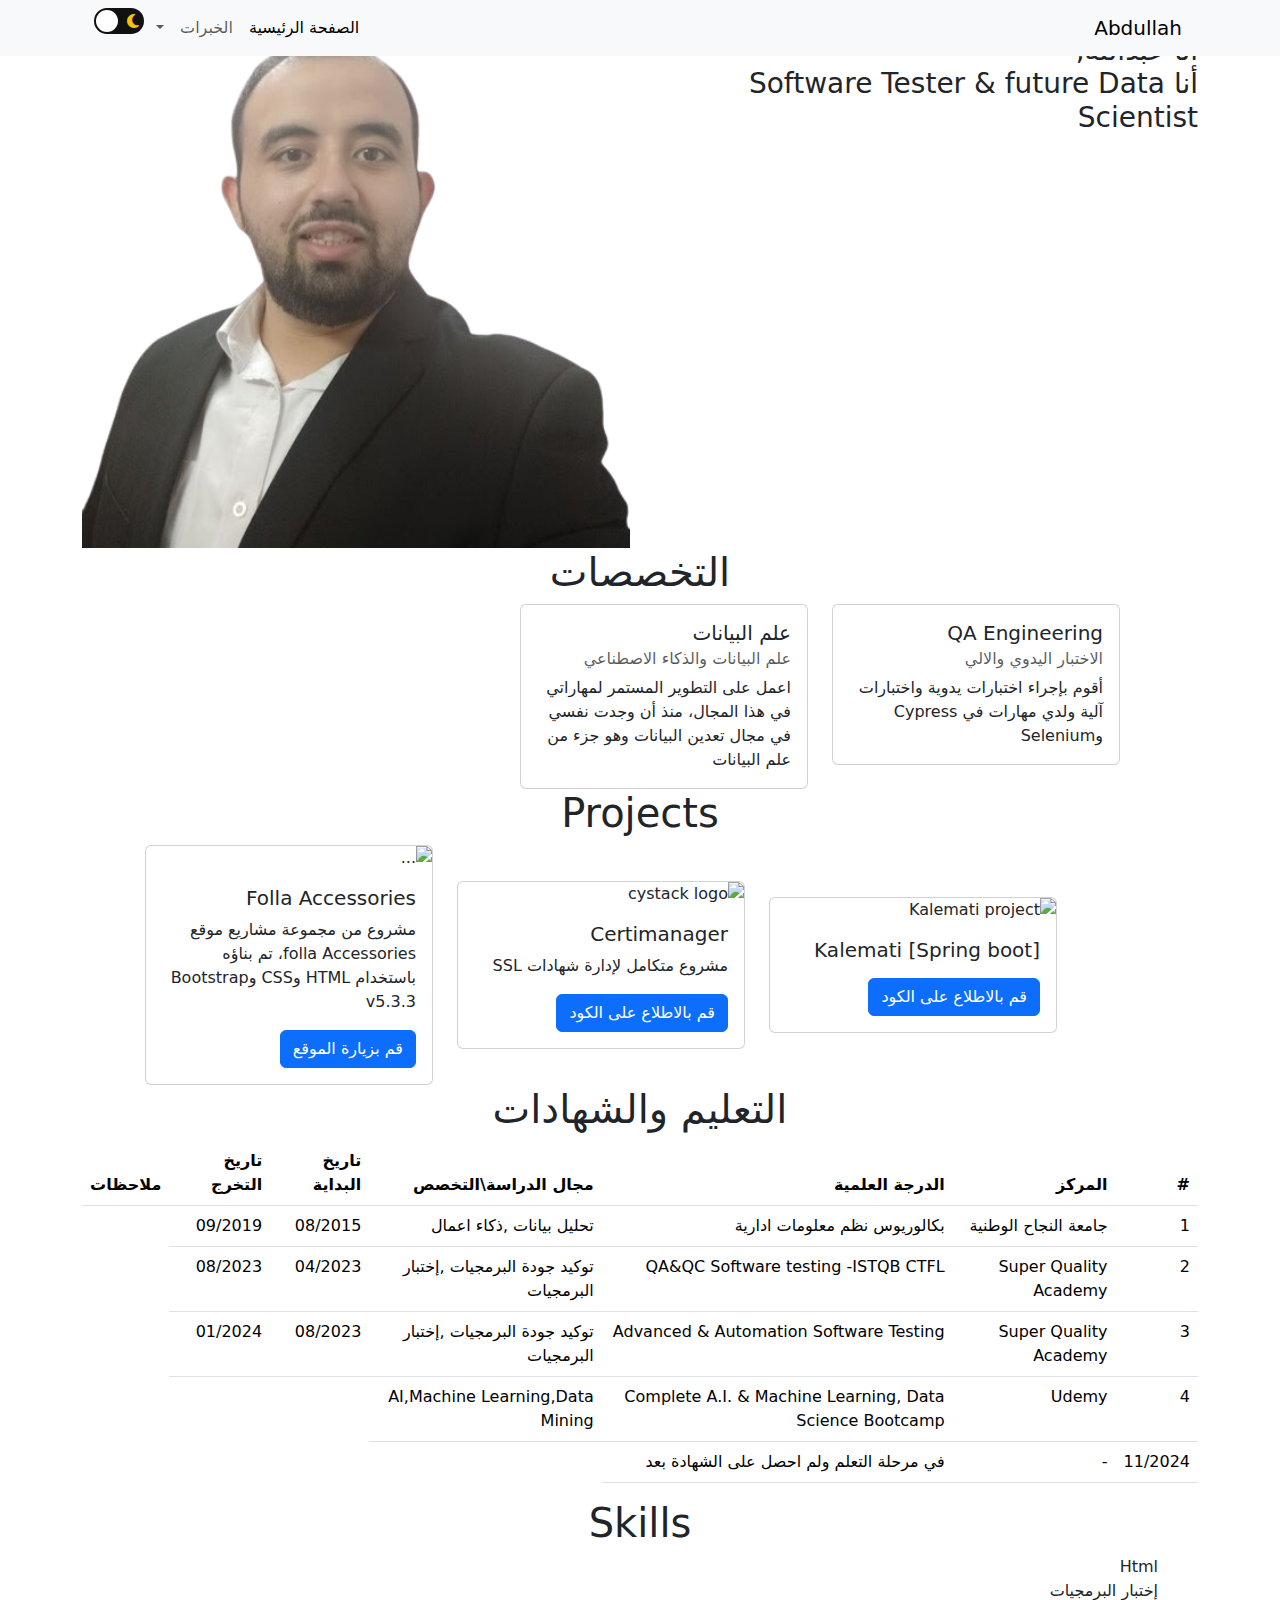
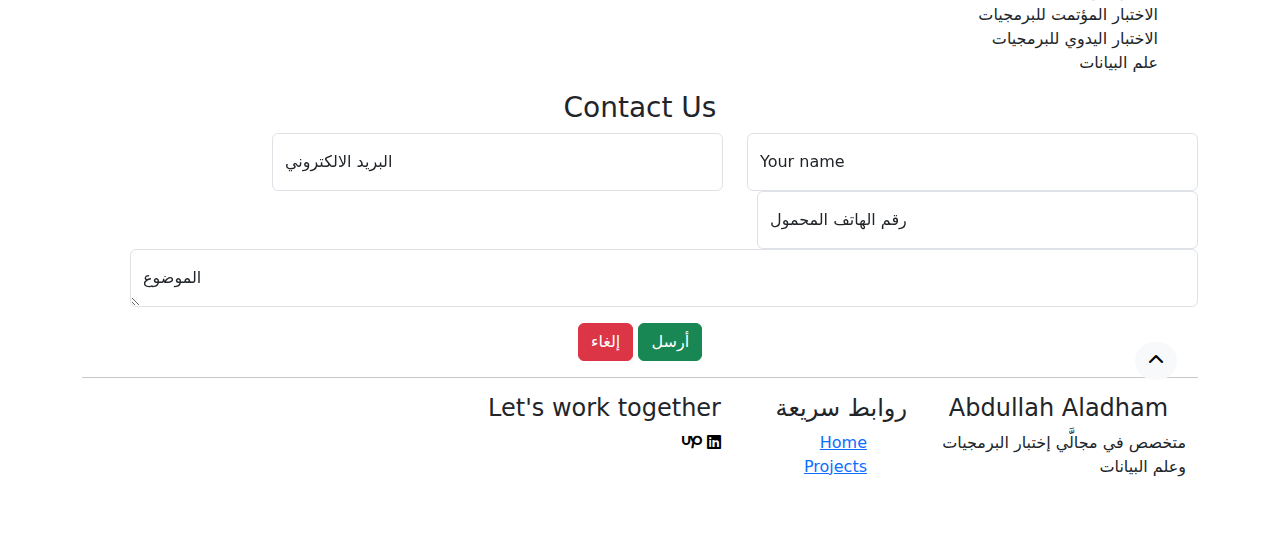
==== ar/index.html @ 6b7203df "added dark mode" ====
<!DOCTYPE html>
<html lang="ar"  id="htmlPage">
<head>
    <meta charset="UTF-8">
    <meta name="viewport" content="width=device-width, initial-scale=1.0">
    <link href="https://cdn.jsdelivr.net/npm/bootstrap@5.3.3/dist/css/bootstrap.min.css" rel="stylesheet" integrity="sha384-QWTKZyjpPEjISv5WaRU9OFeRpok6YctnYmDr5pNlyT2bRjXh0JMhjY6hW+ALEwIH" crossorigin="anonymous">
    <script src="https://cdn.jsdelivr.net/npm/bootstrap@5.3.3/dist/js/bootstrap.bundle.min.js" integrity="sha384-YvpcrYf0tY3lHB60NNkmXc5s9fDVZLESaAA55NDzOxhy9GkcIdslK1eN7N6jIeHz" crossorigin="anonymous"></script>
    <!-- <link rel="stylesheet" href="style/css/all.min.css"> -->
     <!-- <link rel="stylesheet" href="style/css/all.min.css"> -->
     <!-- <link rel="stylesheet" href="https://cdnjs.cloudflare.com/ajax/libs/font-awesome/4.7.0/css/font-awesome.min.css"> -->
<!-- <link rel="stylesheet" href="style/fontawesome-free-6.7.2-web/css/all.min.css"> -->
<link rel="stylesheet" href="https://cdnjs.cloudflare.com/ajax/libs/font-awesome/6.7.2/css/all.min.css" integrity="sha512-Evv84Mr4kqVGRNSgIGL/F/aIDqQb7xQ2vcrdIwxfjThSH8CSR7PBEakCr51Ck+w+/U6swU2Im1vVX0SVk9ABhg==" crossorigin="anonymous" referrerpolicy="no-referrer" />
<!--fonts from google-->
<link rel="preconnect" href="https://fonts.googleapis.com">
<link rel="preconnect" href="https://fonts.gstatic.com" crossorigin>
<link href="https://fonts.googleapis.com/css2?family=Montserrat:ital,wght@0,100..900;1,100..900&display=swap" rel="stylesheet">
   <link rel="stylesheet" href="style/style.css">
<title>Abdullah Aladham | Main Page</title>
</head>
<body id="body">
    <header>
        <nav class="navbar navbar-expand-lg fixed-top navbar-light bg-light" id="navbar" >
            <div class="container d-flex flex-row bd-highlight">
              
            <a class="navbar-brand" href="index.html" id="logo">Abdullah</a>
            
            <button 
            class="navbar-toggler" 
            type="button" 
            data-bs-toggle="collapse" 
            data-bs-target="#main-menu" 
            aria-controls="main-menu" 
            aria-expanded="false" 
            aria-label="Toggle navigation">
              <span class="navbar-toggler-icon"></span>
            </button>
            <div class="container">
              
              
                <ul class="navbar-nav ms-10 mb-2 mb-lg-0 justify-content-end">
                    <a class="navbar-brand"></a>
                  <li class="nav-item">
                    <a class="nav-link active" aria-current="page" href="index.html">الصفحة الرئيسية</a>
                  </li>
                  <li class="nav-item">
                    <a class="nav-link" href="#">الخبرات</a>
                  </li>
                  <li class="nav-item dropdown">
                    <a class="nav-link dropdown-toggle" 
                    href="#" 
                    role="button"
                     data-bs-toggle="dropdown"
                      aria-expanded="false">
                      <i class="fa-light fa-chevron-down"></i>
                     </a>
                    <ul class="dropdown-menu dropdown-menu-lg-start">
                      <li><a class="dropdown-item " href="#"><i class="fa-solid fa-layer-group"></i><span class="p-1">المشاريع</span></a></li>
                      <li><a class="dropdown-item" href="#Contactus"><i class="fa-solid fa-phone"></i> <span class="p-2">اتصل بنا</span></a></li>
                      <li><hr class="dropdown-divider"></li>
                      <li ><a  class="dropdown-item" href="../index.html">EN</a></li>
                      <li><hr class="dropdown-divider"></li>
                      <li><a class="dropdown-item" href="Notifications/Notifications.html">  <span id="icon">🌙 <span>Dark Theme</span><span class="visually-hidden">الوضع الليلي</span></span></a></li>
                      <li><hr class="dropdown-divider"></li>
                      <li ><a  class="dropdown-item" href="../old/ar/index.html">النسخة القديمة</a></li>
                    </ul>
                  </li>
                 <li><input type="checkbox" class="checkbox" id="checkbox">
                  <label for="checkbox" class="checkbox-label">
                    <i class="fas fa-moon"></i>
                    <i class="fas fa-sun"></i>
                    <span class="ball"></span>
                  </label></li>
                 
                </ul>
                
              </div>
            </div>
               
            </nav>
    </header>
<section id="main-section">

<div class="container container-fluid  d-flex">
        <h3>أهلا بك في معرض أعمالي <br>أنا عبدالله,<br> أنا Software Tester & future Data Scientist </h3>
    

    
    <img src="../images/background.png" alt="abdullah-Aladham" id="main-img" class="float-start w-50">
    <div></div>

</div>
 
</section>
<section id="majors">
    <h1 class="text-center"> التخصصات</h1>
<div class="container container-fluid container d-flex">
<div class="row">
    <div class="col col-md-3 mx-auto">
        <div class="card" style="width: 18rem;">
            <div class="card-body">
              <h5 class="card-title">QA Engineering</h5>
              <h6 class="card-subtitle mb-2 text-muted">الاختبار اليدوي والالي</h6>
              <p class="card-text">أقوم بإجراء اختبارات يدوية واختبارات آلية ولدي مهارات في Cypress وSelenium </p>
              
            </div>
          </div>
    </div>
    <!-- <div class="col col-md-3 col-sm-2">
        <div class="card" style="width: 18rem;">
            <div class="card-body">
              <h5 class="card-title">Programming</h5>
              <h6 class="card-subtitle mb-2 text-muted"></h6>
              <p class="card-text">Since the p</p>
              <a href="#" class="card-link">Card link</a>
              <a href="#" class="card-link">Another link</a>
            </div>
          </div>
    </div> -->
    <div class="col col-sm-2 col-md-3 mx-auto">
        <div class="card" style="width: 18rem;">
            <div class="card-body">
              <h5 class="card-title">علم البيانات</h5>
              <h6 class="card-subtitle mb-2 text-muted">علم البيانات والذكاء الاصطناعي</h6>
              <p class="card-text">اعمل على التطوير المستمر لمهاراتي في هذا المجال، منذ أن وجدت نفسي في مجال تعدين البيانات وهو جزء من علم البيانات</p>
              
            </div>
          </div>
    </div>
</div>
</div>
</section>
<section id="projects">
    <h1 class="text-center">Projects</h1>
    <div class="container-fluid container d-flex">
    
    <div class="row    justify-content-center  mx-auto">
        <div class="col col-md-3 col-sm-3 m-auto ">
            <div class="card" style="width: 18rem;">
                <img src="old/images/kalemati.png" class="card-img-top" alt="Kalemati project">
                <div class="card-body">
                  <h5 class="card-title">Kalemati [Spring boot]</h5>
                  <p class="card-text"></p>
                  <a href="https://github.com/abdullah-aladham/kalemati2022" class="btn btn-primary" target="_blank">قم بالاطلاع على الكود</a>
                </div>
              </div>
        </div>
        <div class="col col-md-3 col-sm-3 m-auto"><div class="card" style="width: 18rem;">
            <img src="old/images/cystack.jpg" class="card-img-top" alt="cystack logo">
            <div class="card-body">
              <h5 class="card-title">Certimanager</h5>
              <p class="card-text">مشروع متكامل لإدارة شهادات SSL</p>
              <a href="https://github.com/abdullah-aladham/cy-certimanager" class="btn btn-primary">قم بالاطلاع على الكود</a>
            </div>
          </div></div>
        <div class="col col-sm-3 col-md-3 m-auto"><div class="card" style="width: 18rem;">
            <img src="old/images/Folla-frontend.png" class="card-img-top" alt="...">
            <div class="card-body">
              <h5 class="card-title">Folla Accessories</h5>
              <p class="card-text">مشروع من مجموعة مشاريع موقع folla Accessories، تم بناؤه باستخدام HTML وCSS وBootstrap v5.3.3</p>
              <a href="https://abdullah-aladham.github.io/folla-frontend/index.html" class="btn btn-primary">قم بزيارة الموقع</a>
            </div>
          </div></div>
       
        
    </div>
    </div>
</section>
<section id="Education">
    <h1 class="text-center">التعليم والشهادات</h1>
    <div class="container container-fluid container d-flex">
    <table class="table ">
        <thead>
            <th scope="col">
                #
            </th>
            <th scope="col">
                المركز
            </th>
            <th scope="col">الدرجة العلمية</th>
            <th scope="col">مجال الدراسة\التخصص</th>
            <th scope="col">تاريخ البداية</th>
            <th scope="col">تاريخ التخرج</th>
            <th scope="col">ملاحظات</th>
        </thead>
        <tbody>
            <tr>
                <td>1</td>
                <td>جامعة النجاح الوطنية</td>
                <td>بكالوريوس نظم معلومات ادارية</td>
                <td>تحليل بيانات ,ذكاء اعمال</td>
                <td>08/2015</td>
                <td>09/2019</td>
            </tr>
            <tr>
                <td>2</td>
                <td>Super Quality Academy</td>
                <td>QA&QC Software testing -ISTQB CTFL</td>
                <td>توكيد جودة البرمجيات ,إختبار البرمجيات</td>
                <td>04/2023</td>
                <td>08/2023</td>
            </tr>
            <tr>
                <td>3</td>
                <td>Super Quality Academy</td>
                <td>Advanced & Automation Software Testing</td>
                <td>توكيد جودة البرمجيات ,إختبار البرمجيات</td>
                <td>08/2023</td>
                <td>01/2024</td>
            </tr>
            <tr>
                <td>4</td>
                <td>Udemy</td>
                <td>Complete A.I. & Machine Learning, Data Science Bootcamp
                </td>
                <td>AI,Machine Learning,Data Mining</td>
            </tr>
            <td>11/2024</td>
            <td>-</td>
            <td>في مرحلة التعلم ولم احصل على الشهادة بعد</td>

        </tbody>
    </table>
</div>
</section>
<section id="skills">
    <h1 class="text-center">Skills</h1>
    <div class="container container-fluid">
        <ul class="list-unstyled">
            <li>
                Html
            </li>
            <li>إختبار البرمجيات</li>
            <li> الاختبار المؤتمت للبرمجيات</li>
            <li>الاختبار اليدوي للبرمجيات</li>
            <li>علم البيانات</li>
        </ul>
    </div>
</section>
<section class="contactus">
    <h3 class="text-center">Contact Us</h3>
    <div class="container d-flex justify-content-center">
      
      
        <form >
          <div class="row ">
          <div class="col-md-5">
        <div class="form-group form-floating">
          <input type="text" id="Name"class="form-control "  placeholder="ادخل اسمك" required>
          <label for="Name">Your name</label>
    
        </div>
    </div>
    <div class="col-md-5">
        <div class="form-group form-floating">
          
          <input type="email" class="form-control " id="Email" placeholder="ادخل البريد الالكتروني "required>
          <label for="Email">البريد الالكتروني</label>
        </div>
        </div>
        <div class="row">
        <div class="col-md-5 ">
        <div class="form-group form-floating ">
            <input type="text" class="form-control col-sm-2 col-form-label " id="Phone" placeholder="ادخل رقم الهاتف المحمول"required>
            <label for="Phone">رقم الهاتف المحمول</label>
    
          </div>
          </div>
          <div class="row ">
          <div class="col-md text-center">
          <div class="form-group form-floating mb-3">
            <textarea class="form-control "  rows="3" placeholder="ادخل النص هنا" id="Subject"></textarea>
            <label for="Subject" class="form-label">الموضوع</label>
    
          </div>
        </div>
        </div>
          </div>
          <div class="text-center">
        <button type="submit" class="btn btn-success btn-center">أرسل</button>
        <button type="reset"class="btn btn-danger btn-center">إلغاء</button>
        </div>
      </form>
    <footer>
        <hr>
        <div class="container">
         <div class="row">
             <div class="col-md-3">
                 <h4 class="text-center text-md ">Abdullah Aladham</h4>
                 <p id="about-us-subtitle" >متخصص في مجالَّي إختبار البرمجيات وعلم البيانات</p>
             </div>
             <div class="col-md-2"><h4>روابط سريعة</h4>
             <ul class="list-unstyled">
                 <li><a href="#about-us" id="footer-link">Home</a></li>
                 <li><a href="#projects"id="footer-link">Projects</a></li>
                 <!-- <li><a href="new-products.html"id="footer-link">المنتجات الجديدة</a></li> -->


             </ul>
        
 
                
             </div>
             <div class="col"><h4>Let's work together</h4>
                 <div  >
                     <a href="https://www.linkedin.com/in/abdullah-aladham/"id="footer-link" target="_blank"><i class="fa-brands fa-linkedin" style="color: #000000;"></i></a>
                     <!-- <a href="https://www.instagram.com/folla_accessories/"id="footer-link" target="_blank"><i class="fa-brands fa-instagram" style="color: #000000;"></i></a> -->
                     <a href="https://www.tiktok.com/@folla.accessories"id="footer-link" target="_blank"><i class="fa-brands fa-upwork" style="color: #000000;"></i></a>
                     <!-- <a href="https://t.me/folla_accessories"id="footer-link" target="_blank"><i class="fa-brands fa-telegram" style="color: #000000;"></i></a> -->
 
                 </div>
             </div>
         </div>
        </div>
        <a href="#top" class="btn btn-light  rounded-pill translate-middle  end-0 bottom-0 position-sticky" id="back-to-top"><i class="fa-solid fa-chevron-up"></i></a>

    </footer>
    <script src="js/index.js"></script>
</body>
</html>
---- ar/style/style.css ----
/* :root{ */
    /* --primary-color:#fdfffc;
    --secondary-color: #0d1b2a; */
    /* --primary-color:#0d1b2a;
    --secondary-color:#fdfffc; */
/* } */
body,*{
    /* color:var(--primary-color); */
    /* background-color: var(--secondary-color); */
    direction: rtl;
}
/* #icon{
    cursor: pointer;
} */

.checkbox{
    opacity: 0;
    position: absolute;
    display: none !important;
}
.checkbox-label{
    background-color: #111;
    width: 50px;
    height: 26px;
    border-radius: 50px;
    position: relative;
    padding:5px;
    display: flex;
    justify-content: space-between;
    align-items: center;
}
.fa-moon{color:#f1c40f}
.fa-sun{color:#f39c12}
.checkbox-label .ball{
background-color: #fff;
width: 22px;
height: 22px;
position: absolute;
left:2px;
top:2px;
border-radius: 50%;
transition: transform 0.2s linear;
}
.checkbox:checked + .checkbox-label .ball{
    transform: translateX(24px);
}
.checkbox{display: none;}
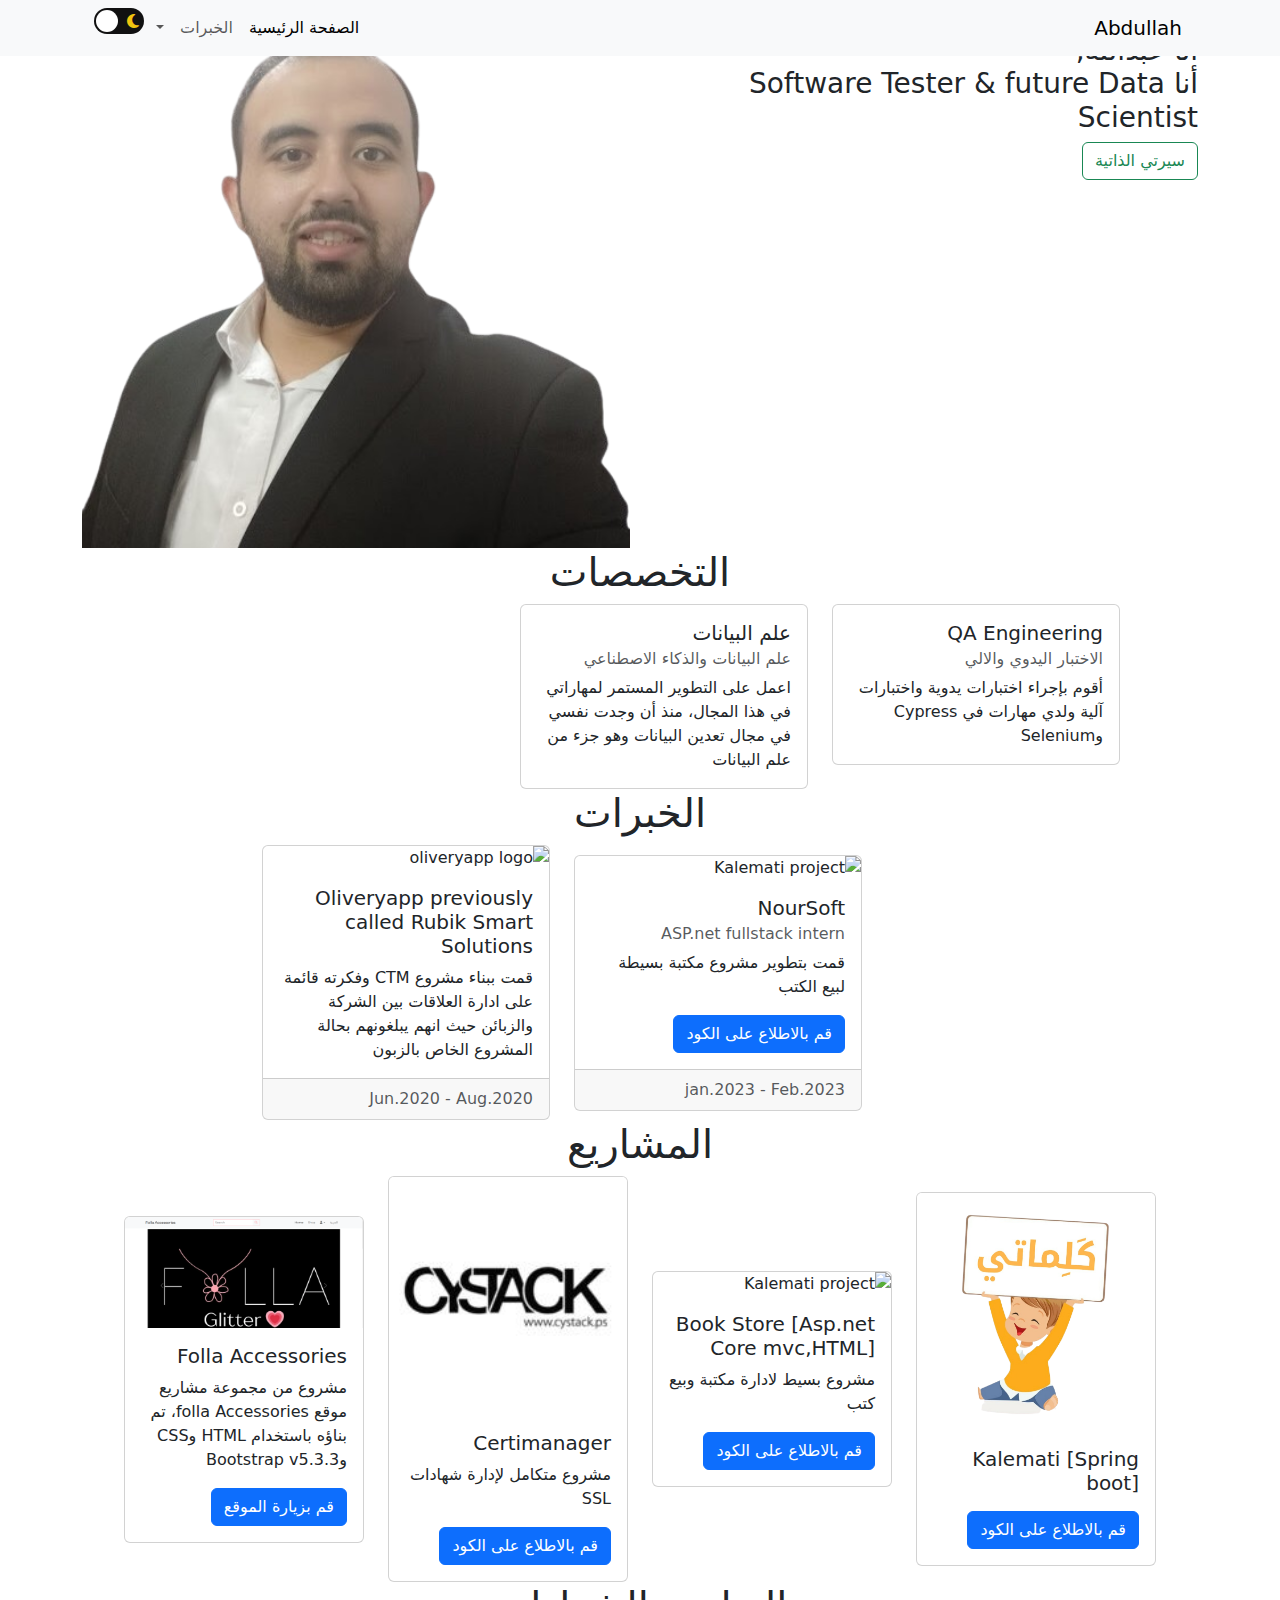
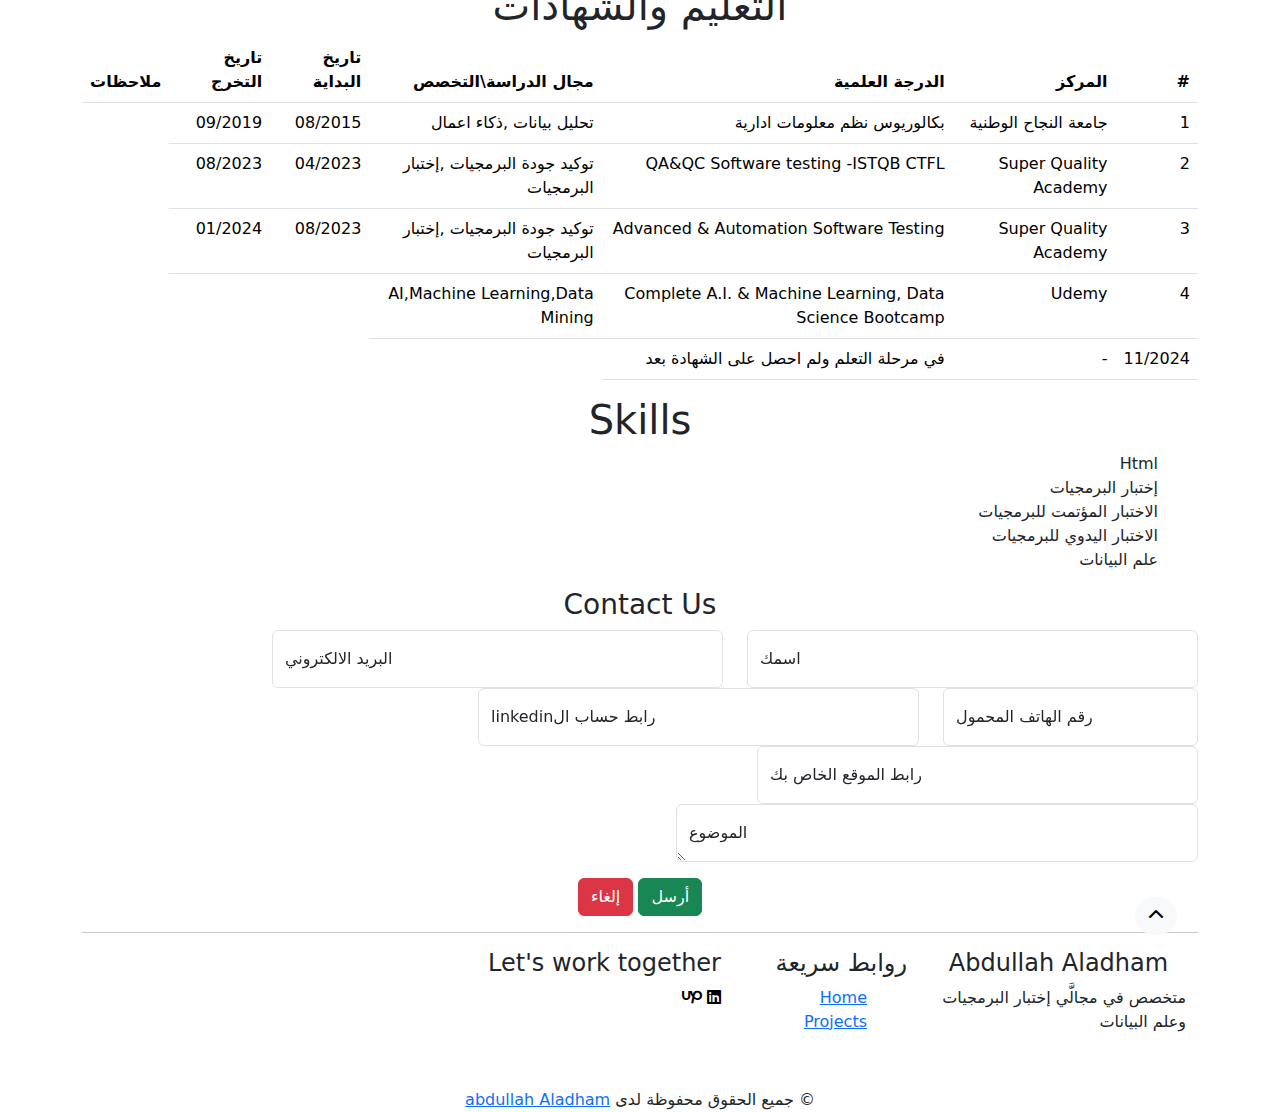
==== commit 66b04bdc: "added My CV button in all versions" ====
--- a/ar/index.html
+++ b/ar/index.html
@@ -2,6 +2,8 @@
 <html lang="ar"  id="htmlPage">
 <head>
     <meta charset="UTF-8">
+    <link rel="icon" type="image/x-icon" href="../images/background.ico">
+
     <meta name="viewport" content="width=device-width, initial-scale=1.0">
     <link href="https://cdn.jsdelivr.net/npm/bootstrap@5.3.3/dist/css/bootstrap.min.css" rel="stylesheet" integrity="sha384-QWTKZyjpPEjISv5WaRU9OFeRpok6YctnYmDr5pNlyT2bRjXh0JMhjY6hW+ALEwIH" crossorigin="anonymous">
     <script src="https://cdn.jsdelivr.net/npm/bootstrap@5.3.3/dist/js/bootstrap.bundle.min.js" integrity="sha384-YvpcrYf0tY3lHB60NNkmXc5s9fDVZLESaAA55NDzOxhy9GkcIdslK1eN7N6jIeHz" crossorigin="anonymous"></script>
@@ -43,7 +45,7 @@
                     <a class="nav-link active" aria-current="page" href="index.html">الصفحة الرئيسية</a>
                   </li>
                   <li class="nav-item">
-                    <a class="nav-link" href="#">الخبرات</a>
+                    <a class="nav-link" href="#experience">الخبرات</a>
                   </li>
                   <li class="nav-item dropdown">
                     <a class="nav-link dropdown-toggle" 
@@ -54,12 +56,10 @@
                       <i class="fa-light fa-chevron-down"></i>
                      </a>
                     <ul class="dropdown-menu dropdown-menu-lg-start">
-                      <li><a class="dropdown-item " href="#"><i class="fa-solid fa-layer-group"></i><span class="p-1">المشاريع</span></a></li>
+                      <li><a class="dropdown-item " href="#projects"><i class="fa-solid fa-layer-group"></i><span class="p-1">المشاريع</span></a></li>
                       <li><a class="dropdown-item" href="#Contactus"><i class="fa-solid fa-phone"></i> <span class="p-2">اتصل بنا</span></a></li>
                       <li><hr class="dropdown-divider"></li>
                       <li ><a  class="dropdown-item" href="../index.html">EN</a></li>
-                      <li><hr class="dropdown-divider"></li>
-                      <li><a class="dropdown-item" href="Notifications/Notifications.html">  <span id="icon">🌙 <span>Dark Theme</span><span class="visually-hidden">الوضع الليلي</span></span></a></li>
                       <li><hr class="dropdown-divider"></li>
                       <li ><a  class="dropdown-item" href="../old/ar/index.html">النسخة القديمة</a></li>
                     </ul>
@@ -80,16 +80,16 @@
     </header>
 <section id="main-section">
 
-<div class="container container-fluid  d-flex">
-        <h3>أهلا بك في معرض أعمالي <br>أنا عبدالله,<br> أنا Software Tester & future Data Scientist </h3>
-    
-
+<div class=" container container-fluid  d-flex">
+    
+       
+<div>
+  <h3>أهلا بك في معرض أعمالي <br>أنا عبدالله,<br> أنا <span id="major1">Software Tester & future Data Scientist</span> </h3>
+  <a class="button btn btn-outline-success" href="../files/Abdullah Aladham QA.pdf"> سيرتي الذاتية</a>
+</div>
     
     <img src="../images/background.png" alt="abdullah-Aladham" id="main-img" class="float-start w-50">
-    <div></div>
-
-</div>
- 
+</div>
 </section>
 <section id="majors">
     <h1 class="text-center"> التخصصات</h1>
@@ -129,14 +129,51 @@
 </div>
 </div>
 </section>
+<section id="experience">
+  <h1 class="text-center">الخبرات</h1>
+    <div class="container-fluid container d-flex">
+    
+    <div class="row    justify-content-center  mx-auto flex-md-col flex-sm-col">
+        <div class="col col-md-3 col-sm-3 m-auto ">
+            <div class="card" style="width: 18rem;">
+                <img src="../images/Noursoft.jpg" class="card-img-top" alt="Kalemati project">
+                <div class="card-body">
+                  <h5 class="card-title">NourSoft</h5>
+                  <h6 class="card-subtitle mb-2 text-muted">ASP.net fullstack intern </h6>
+
+                  <p class="card-text"> قمت بتطوير مشروع مكتبة بسيطة لبيع الكتب</p>
+                  <a href="https://github.com/abdullah-aladham/bookStore2023/tree/master" class="btn btn-primary" target="_blank">قم بالاطلاع على الكود</a>
+                </div>
+                <div class="card-footer text-body-secondary">
+                  jan.2023 - Feb.2023
+                </div>
+              </div>
+        </div>
+        <div class="col col-md-3 col-sm-3 m-auto"><div class="card" style="width: 18rem;">
+            <img src="../images/oliveryapp.png" class="card-img-top" alt="oliveryapp logo">
+            <div class="card-body">
+              <h5 class="card-title">Oliveryapp previously called Rubik Smart Solutions</h5>
+              <p class="card-text">قمت ببناء مشروع CTM وفكرته قائمة على ادارة العلاقات بين الشركة والزبائن حيث انهم يبلغونهم بحالة المشروع الخاص بالزبون</p>
+              
+            </div>
+            <div class="card-footer text-body-secondary">
+              Jun.2020 - Aug.2020
+            </div>
+          </div>
+        </div>
+               
+        
+    </div>
+    </div>
+</section>
 <section id="projects">
-    <h1 class="text-center">Projects</h1>
+    <h1 class="text-center">المشاريع</h1>
     <div class="container-fluid container d-flex">
     
     <div class="row    justify-content-center  mx-auto">
         <div class="col col-md-3 col-sm-3 m-auto ">
-            <div class="card" style="width: 18rem;">
-                <img src="old/images/kalemati.png" class="card-img-top" alt="Kalemati project">
+            <div class="card" style="width: 15rem;">
+                <img src="../images/kalemati.png" class="card-img-top" alt="Kalemati project">
                 <div class="card-body">
                   <h5 class="card-title">Kalemati [Spring boot]</h5>
                   <p class="card-text"></p>
@@ -144,16 +181,26 @@
                 </div>
               </div>
         </div>
-        <div class="col col-md-3 col-sm-3 m-auto"><div class="card" style="width: 18rem;">
-            <img src="old/images/cystack.jpg" class="card-img-top" alt="cystack logo">
+        <div class="col col-md-3 col-sm-3 m-auto ">
+          <div class="card" style="width: 15rem;">
+              <img src="../images/Noursoft.jpg" class="card-img-top" alt="Kalemati project">
+              <div class="card-body">
+                <h5 class="card-title">Book Store [Asp.net Core mvc,HTML]</h5>
+                <p class="card-text"> مشروع بسيط لادارة مكتبة وبيع كتب</p>
+                <a href="https://github.com/abdullah-aladham/bookStore2023/tree/master" class="btn btn-primary" target="_blank">قم بالاطلاع على الكود</a>
+              </div>
+            </div>
+      </div>
+        <div class="col col-md-3 col-sm-3 m-auto"><div class="card" style="width: 15rem;">
+            <img src="../images/cystack.jpg" class="card-img-top" alt="cystack logo">
             <div class="card-body">
               <h5 class="card-title">Certimanager</h5>
               <p class="card-text">مشروع متكامل لإدارة شهادات SSL</p>
               <a href="https://github.com/abdullah-aladham/cy-certimanager" class="btn btn-primary">قم بالاطلاع على الكود</a>
             </div>
           </div></div>
-        <div class="col col-sm-3 col-md-3 m-auto"><div class="card" style="width: 18rem;">
-            <img src="old/images/Folla-frontend.png" class="card-img-top" alt="...">
+        <div class="col col-sm-3 col-md-3 m-auto"><div class="card" style="width: 15rem;">
+            <img src="../images/Folla-frontend.png" class="card-img-top" alt="...">
             <div class="card-body">
               <h5 class="card-title">Folla Accessories</h5>
               <p class="card-text">مشروع من مجموعة مشاريع موقع folla Accessories، تم بناؤه باستخدام HTML وCSS وBootstrap v5.3.3</p>
@@ -236,7 +283,7 @@
         </ul>
     </div>
 </section>
-<section class="contactus">
+<section class="contactus" id="Contactus">
     <h3 class="text-center">Contact Us</h3>
     <div class="container d-flex justify-content-center">
       
@@ -246,7 +293,7 @@
           <div class="col-md-5">
         <div class="form-group form-floating">
           <input type="text" id="Name"class="form-control "  placeholder="ادخل اسمك" required>
-          <label for="Name">Your name</label>
+          <label for="Name">اسمك</label>
     
         </div>
     </div>
@@ -258,15 +305,30 @@
         </div>
         </div>
         <div class="row">
-        <div class="col-md-5 ">
+        <div class="col-md-3 ">
         <div class="form-group form-floating ">
             <input type="text" class="form-control col-sm-2 col-form-label " id="Phone" placeholder="ادخل رقم الهاتف المحمول"required>
             <label for="Phone">رقم الهاتف المحمول</label>
     
           </div>
-          </div>
+          
+          </div>
+<div class="col-md-5">
+  <div class="form-group form-floating">
+          
+    <input type="email" class="form-control " id="linkedin-profile" placeholder="ادخل رابط حساب الlinkedin "required>
+    <label for="Email">رابط حساب الlinkedin</label>
+  </div>
+</div>
+<div class="col-md-5">
+  <div class="form-group form-floating">
+          
+    <input type="email" class="form-control " id="linkedin-profile" placeholder="ادخل رابط حساب الlinkedin ">
+    <label for="Email">رابط الموقع الخاص بك</label>
+  </div>
+</div>
           <div class="row ">
-          <div class="col-md text-center">
+          <div class="col-md-6 text-center">
           <div class="form-group form-floating mb-3">
             <textarea class="form-control "  rows="3" placeholder="ادخل النص هنا" id="Subject"></textarea>
             <label for="Subject" class="form-label">الموضوع</label>
@@ -312,7 +374,10 @@
          </div>
         </div>
         <a href="#top" class="btn btn-light  rounded-pill translate-middle  end-0 bottom-0 position-sticky" id="back-to-top"><i class="fa-solid fa-chevron-up"></i></a>
-
+        <div class="text-lg-center text-md-center text-sm-center">    
+          <span class="text-center">&#169; جميع الحقوق محفوظة لدى <a  id="footer-link"href="https://www.linkedin.com/in/abdullah-aladham/">abdullah Aladham</a></span>
+
+ </div>
     </footer>
     <script src="js/index.js"></script>
 </body>
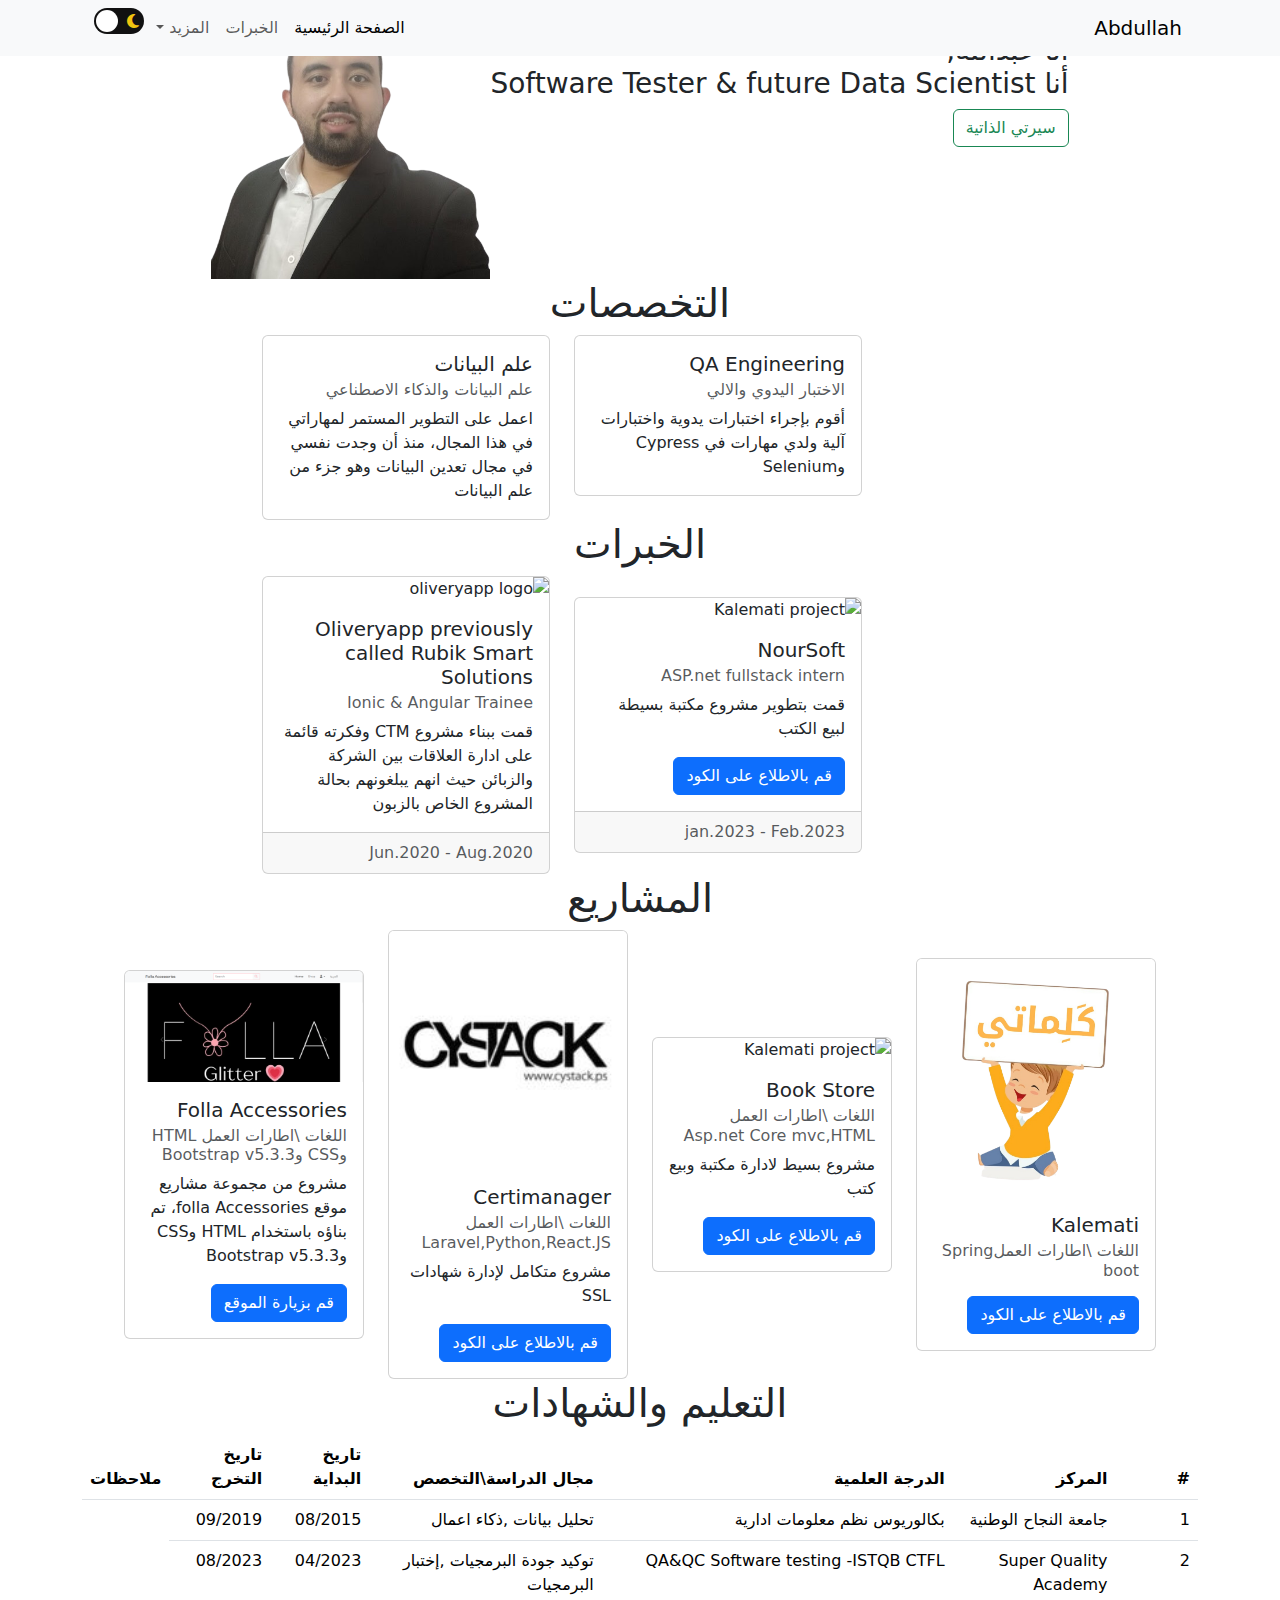
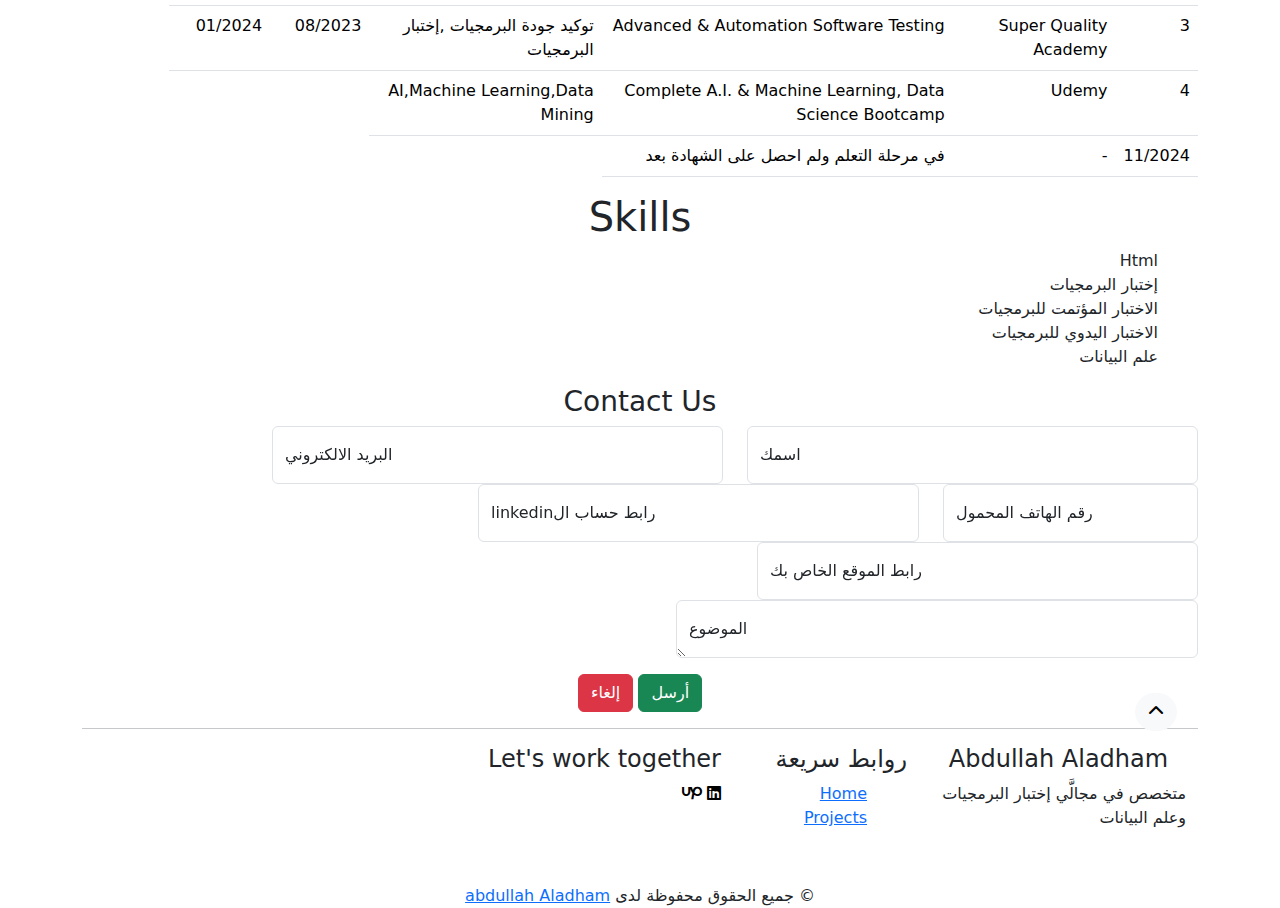
==== commit c74abe58: "fixed some bugs" ====
--- a/ar/index.html
+++ b/ar/index.html
@@ -53,7 +53,7 @@
                     role="button"
                      data-bs-toggle="dropdown"
                       aria-expanded="false">
-                      <i class="fa-light fa-chevron-down"></i>
+                      <span>المزيد</span>
                      </a>
                     <ul class="dropdown-menu dropdown-menu-lg-start">
                       <li><a class="dropdown-item " href="#projects"><i class="fa-solid fa-layer-group"></i><span class="p-1">المشاريع</span></a></li>
@@ -80,20 +80,20 @@
     </header>
 <section id="main-section">
 
-<div class=" container container-fluid  d-flex">
+<div class=" container container-fluid  d-flex justify-content-center">
     
        
-<div>
+<div class="justify-content-end">
   <h3>أهلا بك في معرض أعمالي <br>أنا عبدالله,<br> أنا <span id="major1">Software Tester & future Data Scientist</span> </h3>
   <a class="button btn btn-outline-success" href="../files/Abdullah Aladham QA.pdf"> سيرتي الذاتية</a>
 </div>
     
-    <img src="../images/background.png" alt="abdullah-Aladham" id="main-img" class="float-start w-50">
+    <img src="../images/background.png" alt="abdullah-Aladham" id="main-img" class="float-start w-25">
 </div>
 </section>
 <section id="majors">
     <h1 class="text-center"> التخصصات</h1>
-<div class="container container-fluid container d-flex">
+<div class="container container-fluid container d-flex justify-content-center">
 <div class="row">
     <div class="col col-md-3 mx-auto">
         <div class="card" style="width: 18rem;">
@@ -153,6 +153,8 @@
             <img src="../images/oliveryapp.png" class="card-img-top" alt="oliveryapp logo">
             <div class="card-body">
               <h5 class="card-title">Oliveryapp previously called Rubik Smart Solutions</h5>
+              <h6 class="card-subtitle mb-2 text-muted">Ionic & Angular Trainee </h6>
+
               <p class="card-text">قمت ببناء مشروع CTM وفكرته قائمة على ادارة العلاقات بين الشركة والزبائن حيث انهم يبلغونهم بحالة المشروع الخاص بالزبون</p>
               
             </div>
@@ -175,7 +177,9 @@
             <div class="card" style="width: 15rem;">
                 <img src="../images/kalemati.png" class="card-img-top" alt="Kalemati project">
                 <div class="card-body">
-                  <h5 class="card-title">Kalemati [Spring boot]</h5>
+                  <h5 class="card-title">Kalemati </h5>
+                  <h6 class="card-subtitle mb-2 text-muted"><span id="tools">اللغات \اطارات العمل</span>Spring boot</h6>
+
                   <p class="card-text"></p>
                   <a href="https://github.com/abdullah-aladham/kalemati2022" class="btn btn-primary" target="_blank">قم بالاطلاع على الكود</a>
                 </div>
@@ -185,7 +189,9 @@
           <div class="card" style="width: 15rem;">
               <img src="../images/Noursoft.jpg" class="card-img-top" alt="Kalemati project">
               <div class="card-body">
-                <h5 class="card-title">Book Store [Asp.net Core mvc,HTML]</h5>
+                <h5 class="card-title">Book Store</h5>
+                <h6 class="card-subtitle mb-2 text-muted"><span id="tools">اللغات \اطارات العمل</span> Asp.net Core mvc,HTML</h6>
+
                 <p class="card-text"> مشروع بسيط لادارة مكتبة وبيع كتب</p>
                 <a href="https://github.com/abdullah-aladham/bookStore2023/tree/master" class="btn btn-primary" target="_blank">قم بالاطلاع على الكود</a>
               </div>
@@ -194,7 +200,9 @@
         <div class="col col-md-3 col-sm-3 m-auto"><div class="card" style="width: 15rem;">
             <img src="../images/cystack.jpg" class="card-img-top" alt="cystack logo">
             <div class="card-body">
-              <h5 class="card-title">Certimanager</h5>
+              <h5 class="card-title">Certimanager </h5>
+              <h6 class="card-subtitle mb-2 text-muted"><span id="tools">اللغات \اطارات العمل</span> Laravel,Python,React.JS</h6>
+
               <p class="card-text">مشروع متكامل لإدارة شهادات SSL</p>
               <a href="https://github.com/abdullah-aladham/cy-certimanager" class="btn btn-primary">قم بالاطلاع على الكود</a>
             </div>
@@ -203,6 +211,8 @@
             <img src="../images/Folla-frontend.png" class="card-img-top" alt="...">
             <div class="card-body">
               <h5 class="card-title">Folla Accessories</h5>
+              <h6 class="card-subtitle mb-2 text-muted"><span id="tools">اللغات \اطارات العمل</span> HTML وCSS وBootstrap v5.3.3</h6>
+
               <p class="card-text">مشروع من مجموعة مشاريع موقع folla Accessories، تم بناؤه باستخدام HTML وCSS وBootstrap v5.3.3</p>
               <a href="https://abdullah-aladham.github.io/folla-frontend/index.html" class="btn btn-primary">قم بزيارة الموقع</a>
             </div>
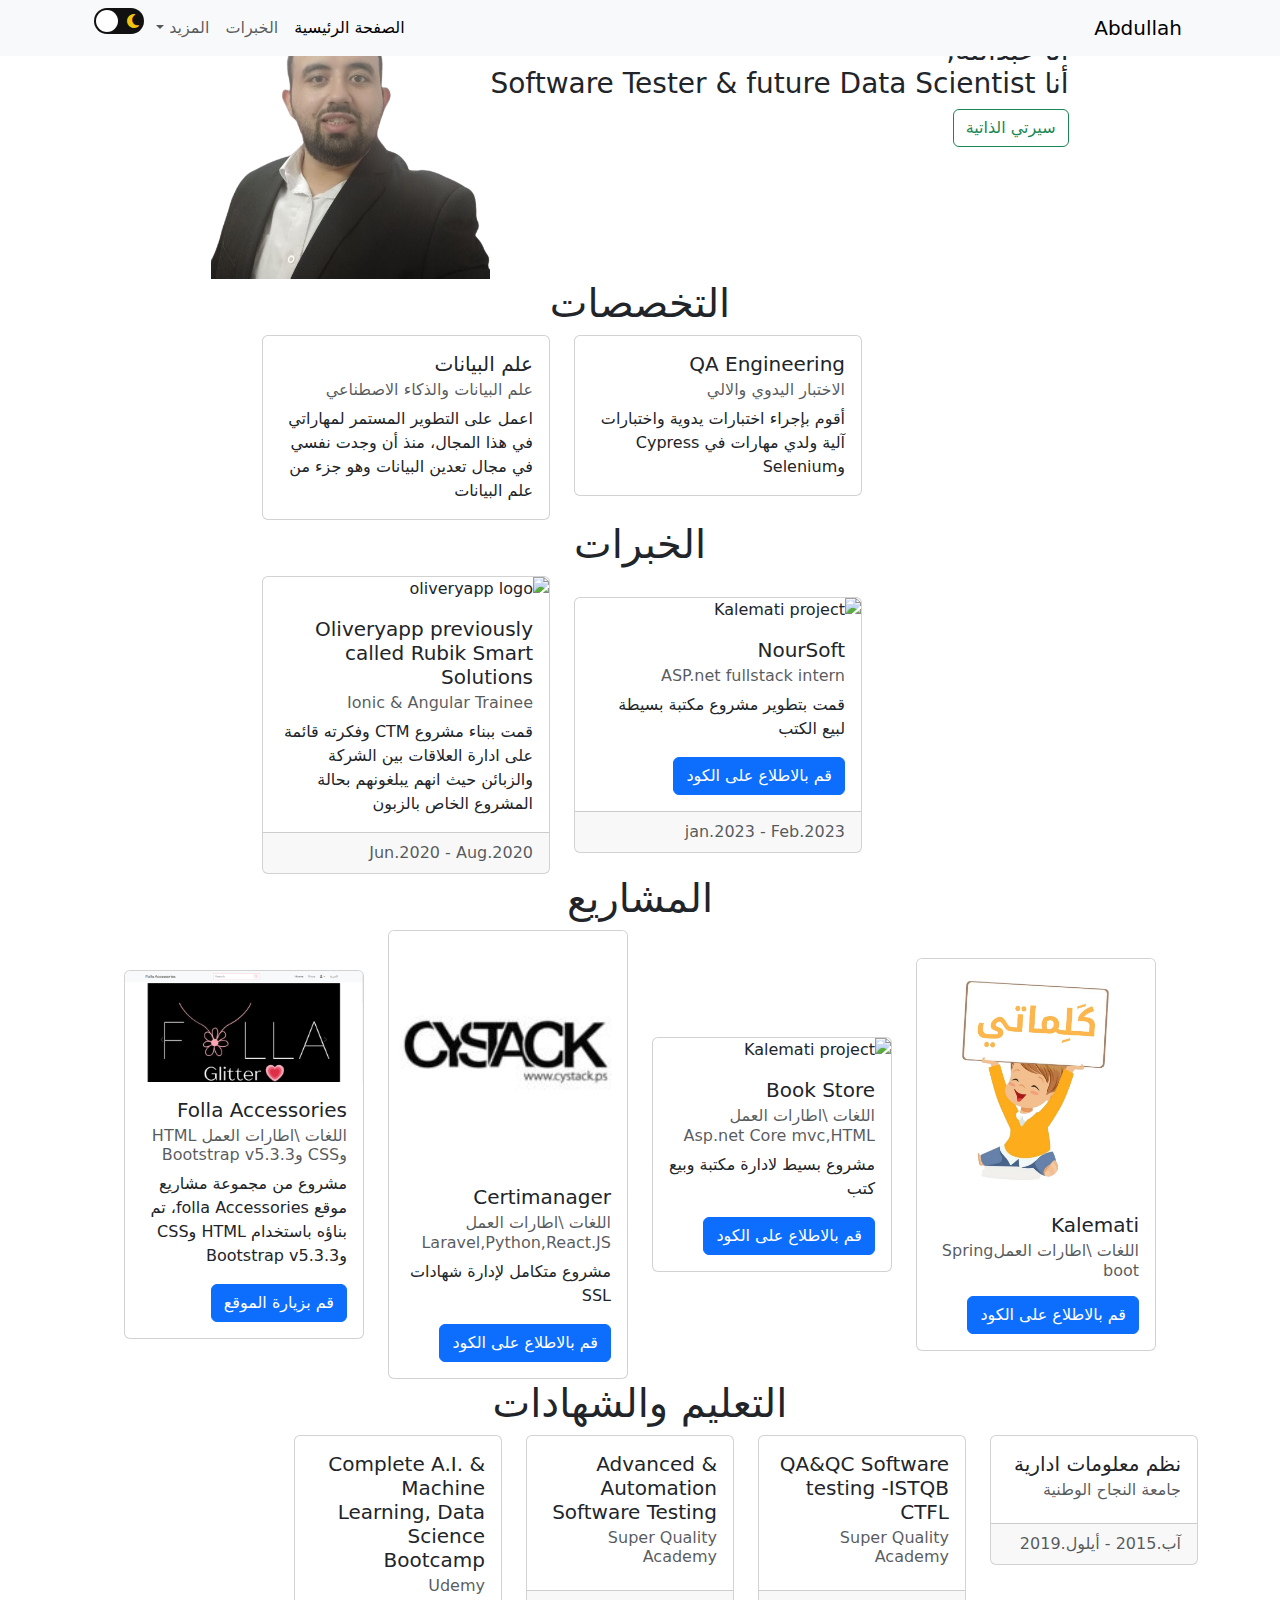
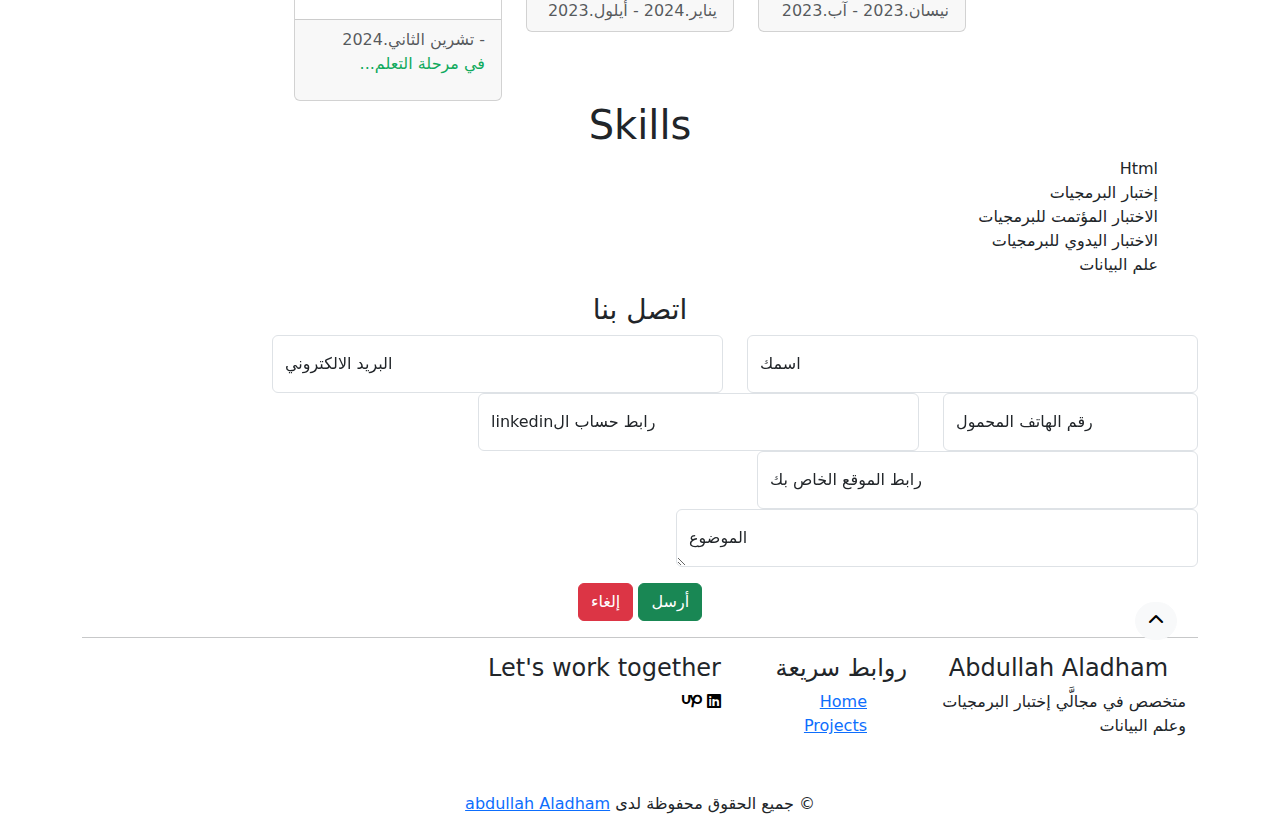
==== commit c8f9cd50: "fixed navbar bug" ====
--- a/ar/index.html
+++ b/ar/index.html
@@ -21,62 +21,66 @@
 </head>
 <body id="body">
     <header>
-        <nav class="navbar navbar-expand-lg fixed-top navbar-light bg-light" id="navbar" >
-            <div class="container d-flex flex-row bd-highlight">
+      <nav class="navbar navbar-expand-lg fixed-top navbar-light bg-light  " id="navbar" >
+        <div class="container d-flex  bd-highlight">
+          
+        <a class="navbar-brand" href="index.html" id="logo">Abdullah</a>
+        
+        
+        <div class="container">
+          <button 
+        class="navbar-toggler end-10" 
+        type="button" 
+        data-bs-toggle="collapse" 
+        data-bs-target="#main-menu" 
+        aria-controls="main-menu" 
+        aria-expanded="false" 
+        aria-label="Toggle navigation">
+          <span class="navbar-toggler-icon"></span>
+        </button>
+        <div class="collapse navbar-collapse justify-content-end" id="main-menu">
+
+            <ul class="navbar-nav ms-10 mb-2 mb-lg-0  justify-content-end">
+                <a class="navbar-brand"></a>
+              <li class="nav-item">
+                <a class="nav-link active" aria-current="page" href="index.html">الصفحة الرئيسية</a>
+              </li>
+              <li class="nav-item">
+                <a class="nav-link" href="#experience">الخبرات</a>
+              </li>
+              <li class="nav-item dropdown">
+                <a class="nav-link dropdown-toggle" 
+                href="#" 
+                role="button"
+                 data-bs-toggle="dropdown"
+                  aria-expanded="false">
+                 <span> المزيد</span>
+                 </a>
+                <ul class="dropdown-menu dropdown-menu-lg-start">
+                  <li><a class="dropdown-item " href="#projects"><i class="fa-solid fa-layer-group"></i><span class="p-1">المشاريع</span></a></li>
+                  <li><a class="dropdown-item" href="#Contactus"><i class="fa-solid fa-phone"></i> <span class="p-2">اتصل بنا</span></a></li>
+                  <li><hr class="dropdown-divider"></li>
+                  <li ><a  class="dropdown-item" href="../index.html">EN</a></li>
+                   <li><hr class="dropdown-divider"></li> 
+                  <li ><a  class="dropdown-item" href="../old/ar/index.html">النسخة القديمة</a></li>
+                </ul> 
+              </li> 
+              <li><hr class="dropdown-divider"></li>
+
+              <li><input type="checkbox" class="checkbox" id="checkbox">
+                <label for="checkbox" class="checkbox-label">
+                  <i class="fas fa-moon"></i>
+                  <i class="fas fa-sun"></i>
+                  <span class="ball"></span>
+                </label></li>
               
-            <a class="navbar-brand" href="index.html" id="logo">Abdullah</a>
+             
+            </ul> 
             
-            <button 
-            class="navbar-toggler" 
-            type="button" 
-            data-bs-toggle="collapse" 
-            data-bs-target="#main-menu" 
-            aria-controls="main-menu" 
-            aria-expanded="false" 
-            aria-label="Toggle navigation">
-              <span class="navbar-toggler-icon"></span>
-            </button>
-            <div class="container">
-              
-              
-                <ul class="navbar-nav ms-10 mb-2 mb-lg-0 justify-content-end">
-                    <a class="navbar-brand"></a>
-                  <li class="nav-item">
-                    <a class="nav-link active" aria-current="page" href="index.html">الصفحة الرئيسية</a>
-                  </li>
-                  <li class="nav-item">
-                    <a class="nav-link" href="#experience">الخبرات</a>
-                  </li>
-                  <li class="nav-item dropdown">
-                    <a class="nav-link dropdown-toggle" 
-                    href="#" 
-                    role="button"
-                     data-bs-toggle="dropdown"
-                      aria-expanded="false">
-                      <span>المزيد</span>
-                     </a>
-                    <ul class="dropdown-menu dropdown-menu-lg-start">
-                      <li><a class="dropdown-item " href="#projects"><i class="fa-solid fa-layer-group"></i><span class="p-1">المشاريع</span></a></li>
-                      <li><a class="dropdown-item" href="#Contactus"><i class="fa-solid fa-phone"></i> <span class="p-2">اتصل بنا</span></a></li>
-                      <li><hr class="dropdown-divider"></li>
-                      <li ><a  class="dropdown-item" href="../index.html">EN</a></li>
-                      <li><hr class="dropdown-divider"></li>
-                      <li ><a  class="dropdown-item" href="../old/ar/index.html">النسخة القديمة</a></li>
-                    </ul>
-                  </li>
-                 <li><input type="checkbox" class="checkbox" id="checkbox">
-                  <label for="checkbox" class="checkbox-label">
-                    <i class="fas fa-moon"></i>
-                    <i class="fas fa-sun"></i>
-                    <span class="ball"></span>
-                  </label></li>
-                 
-                </ul>
-                
-              </div>
-            </div>
-               
-            </nav>
+           </div>
+        </div>
+           
+        </nav>
     </header>
 <section id="main-section">
 
@@ -85,10 +89,10 @@
        
 <div class="justify-content-end">
   <h3>أهلا بك في معرض أعمالي <br>أنا عبدالله,<br> أنا <span id="major1">Software Tester & future Data Scientist</span> </h3>
-  <a class="button btn btn-outline-success" href="../files/Abdullah Aladham QA.pdf"> سيرتي الذاتية</a>
-</div>
-    
-    <img src="../images/background.png" alt="abdullah-Aladham" id="main-img" class="float-start w-25">
+  <a class="button btn btn-outline-success" href="../files/Abdullah Aladham QA.pdf" target="_blank"> سيرتي الذاتية</a>
+</div>
+    
+    <img src="../images/background.png" alt="abdullah-Aladham" id="main-img" class="float-start w-25 h-25">
 </div>
 </section>
 <section id="majors">
@@ -224,60 +228,62 @@
 </section>
 <section id="Education">
     <h1 class="text-center">التعليم والشهادات</h1>
-    <div class="container container-fluid container d-flex">
-    <table class="table ">
-        <thead>
-            <th scope="col">
-                #
-            </th>
-            <th scope="col">
-                المركز
-            </th>
-            <th scope="col">الدرجة العلمية</th>
-            <th scope="col">مجال الدراسة\التخصص</th>
-            <th scope="col">تاريخ البداية</th>
-            <th scope="col">تاريخ التخرج</th>
-            <th scope="col">ملاحظات</th>
-        </thead>
-        <tbody>
-            <tr>
-                <td>1</td>
-                <td>جامعة النجاح الوطنية</td>
-                <td>بكالوريوس نظم معلومات ادارية</td>
-                <td>تحليل بيانات ,ذكاء اعمال</td>
-                <td>08/2015</td>
-                <td>09/2019</td>
-            </tr>
-            <tr>
-                <td>2</td>
-                <td>Super Quality Academy</td>
-                <td>QA&QC Software testing -ISTQB CTFL</td>
-                <td>توكيد جودة البرمجيات ,إختبار البرمجيات</td>
-                <td>04/2023</td>
-                <td>08/2023</td>
-            </tr>
-            <tr>
-                <td>3</td>
-                <td>Super Quality Academy</td>
-                <td>Advanced & Automation Software Testing</td>
-                <td>توكيد جودة البرمجيات ,إختبار البرمجيات</td>
-                <td>08/2023</td>
-                <td>01/2024</td>
-            </tr>
-            <tr>
-                <td>4</td>
-                <td>Udemy</td>
-                <td>Complete A.I. & Machine Learning, Data Science Bootcamp
-                </td>
-                <td>AI,Machine Learning,Data Mining</td>
-            </tr>
-            <td>11/2024</td>
-            <td>-</td>
-            <td>في مرحلة التعلم ولم احصل على الشهادة بعد</td>
-
-        </tbody>
-    </table>
-</div>
+    <div class="container container-fluid container d-flex ">
+      <div class="row justify-content-center justify-content-center">
+        <div class="col col-md-3 ">
+          <div class="card" style="width: 13rem;">
+              <div class="card-body">
+                <h5 class="card-title">نظم معلومات ادارية</h5>
+                <h6 class="card-subtitle mb-2 text-muted">جامعة النجاح الوطنية</h6>
+                
+              </div>
+              <div class="card-footer text-body-secondary">
+                آب.2015 - أيلول.2019
+              </div>
+              </div>
+            </div>
+            <div class="col col-md-3 ">
+              <div class="card" style="width: 13rem;">
+                  <div class="card-body">
+                    <h5 class="card-title">QA&QC Software testing -ISTQB CTFL</h5>
+                    <h6 class="card-subtitle mb-2 text-muted">Super Quality Academy</h6>
+                    
+                  </div>
+                  <div class="card-footer text-body-secondary">
+                    نيسان.2023 - آب.2023
+                  </div>
+                </div></div>
+                <div class="col col-md-3 ">
+                <div class="card" style="width: 13rem;">
+                  <div class="card-body">
+                    <h5 class="card-title">Advanced & Automation Software Testing
+                    </h5>
+                    <h6 class="card-subtitle mb-2 text-muted">Super Quality Academy</h6>
+                    
+                  </div>
+                  <div class="card-footer text-body-secondary">
+                    يناير.2024 - أيلول.2023
+                  </div>
+                </div></div>
+                <div class="col col-md-3 ">
+                <div class="card" style="width: 13rem;">
+                  <div class="card-body">
+                    <h5 class="card-title">Complete A.I. & Machine Learning, Data Science Bootcamp                    </h5>
+                    <h6 class="card-subtitle mb-2 text-muted">Udemy</h6>
+                    
+                  </div>
+                  <div class="card-footer text-body-secondary">
+                  <span> - تشرين الثاني.2024</span> 
+                  <p style="color: #10aa5d;">في مرحلة التعلم...</p>
+                  </div>
+                </div>
+
+      </div>
+      
+</div>
+    
+    
+
 </section>
 <section id="skills">
     <h1 class="text-center">Skills</h1>
@@ -294,7 +300,7 @@
     </div>
 </section>
 <section class="contactus" id="Contactus">
-    <h3 class="text-center">Contact Us</h3>
+    <h3 class="text-center"> اتصل بنا</h3>
     <div class="container d-flex justify-content-center">
       
       
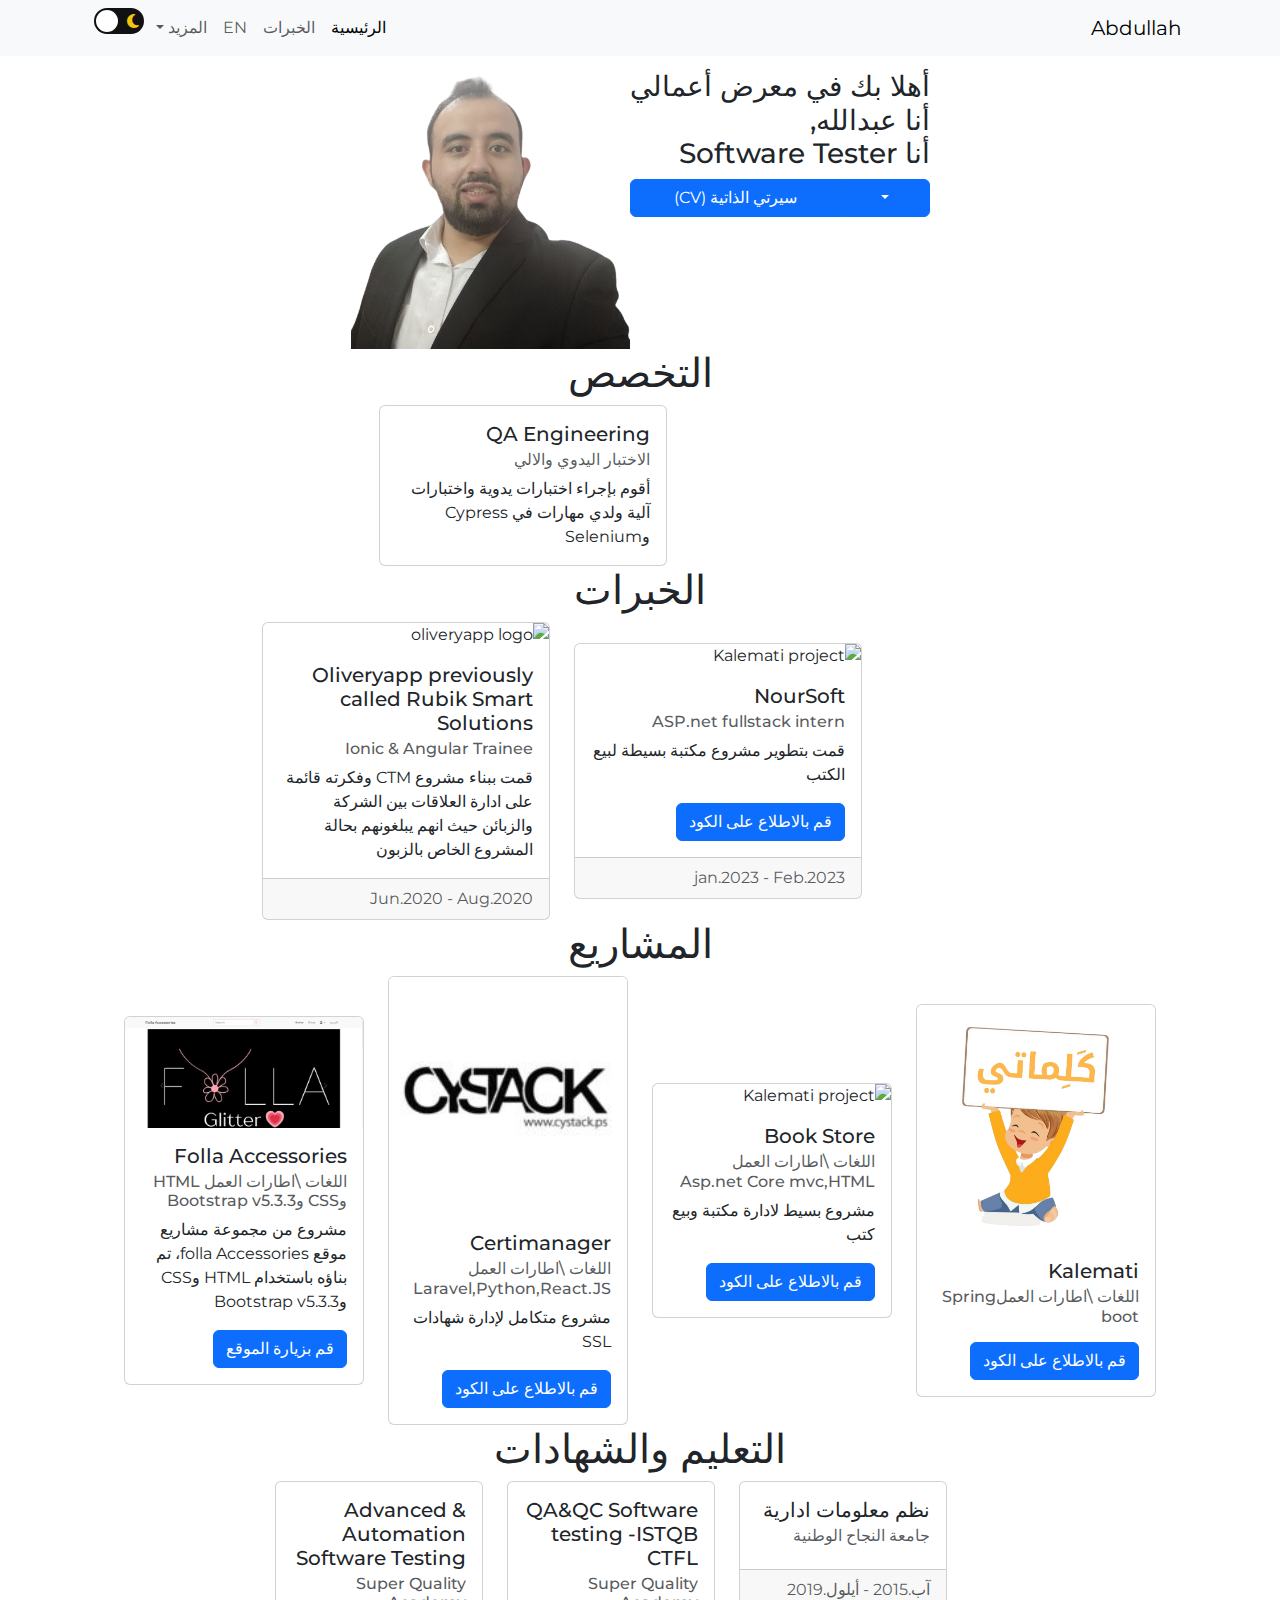
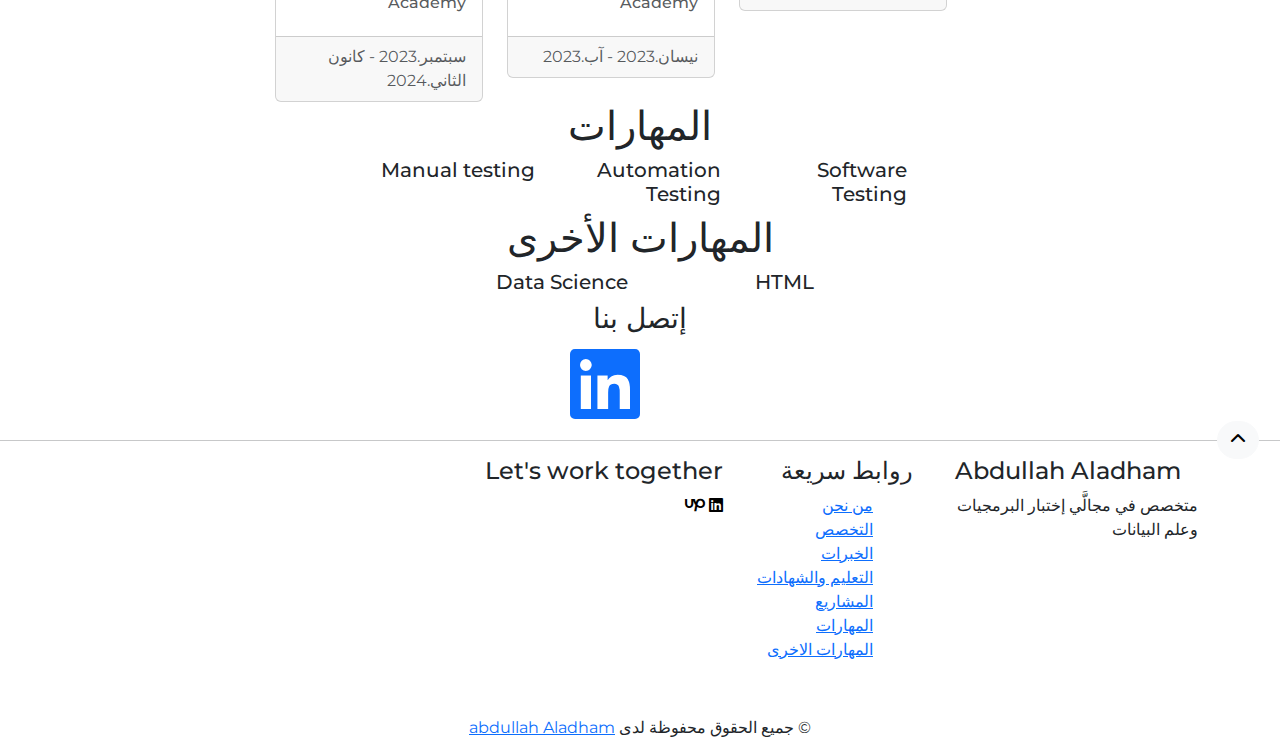
==== commit 00fed457: "updated the website and fixed font size bug" ====
--- a/ar/index.html
+++ b/ar/index.html
@@ -20,34 +20,39 @@
 <title>Abdullah Aladham | Main Page</title>
 </head>
 <body id="body">
-    <header>
-      <nav class="navbar navbar-expand-lg fixed-top navbar-light bg-light  " id="navbar" >
-        <div class="container d-flex  bd-highlight">
+  <header>
+      
+    <nav class="navbar navbar-expand-lg fixed-top navbar-light bg-light " id="navbar" >
+        <div class="container d-flex flex-row bd-highlight">
           
         <a class="navbar-brand" href="index.html" id="logo">Abdullah</a>
-        
-        
-        <div class="container">
-          <button 
-        class="navbar-toggler end-10" 
-        type="button" 
-        data-bs-toggle="collapse" 
-        data-bs-target="#main-menu" 
-        aria-controls="main-menu" 
-        aria-expanded="false" 
-        aria-label="Toggle navigation">
-          <span class="navbar-toggler-icon"></span>
-        </button>
+       
+        <button 
+          class="navbar-toggler" 
+          type="button" 
+          data-bs-toggle="collapse" 
+          data-bs-target="#main-menu" 
+          aria-controls="main-menu" 
+          aria-expanded="false" 
+          aria-label="Toggle navigation"
+          id="nav-btn"
+          >
+            <span class="navbar-toggler-icon"></span>
+          </button>
+        <div class="container-fluid">
+          
         <div class="collapse navbar-collapse justify-content-end" id="main-menu">
 
-            <ul class="navbar-nav ms-10 mb-2 mb-lg-0  justify-content-end">
+            <ul class="navbar-nav ms-10 mb-2 mb-lg-0 ">
                 <a class="navbar-brand"></a>
               <li class="nav-item">
-                <a class="nav-link active" aria-current="page" href="index.html">الصفحة الرئيسية</a>
+                <a class="nav-link active" aria-current="page" href="index.html">الرئيسية</a>
               </li>
               <li class="nav-item">
                 <a class="nav-link" href="#experience">الخبرات</a>
               </li>
+              <li ><a class="nav-link" href="../index.html">EN</a></li>
+
               <li class="nav-item dropdown">
                 <a class="nav-link dropdown-toggle" 
                 href="#" 
@@ -58,15 +63,11 @@
                  </a>
                 <ul class="dropdown-menu dropdown-menu-lg-start">
                   <li><a class="dropdown-item " href="#projects"><i class="fa-solid fa-layer-group"></i><span class="p-1">المشاريع</span></a></li>
-                  <li><a class="dropdown-item" href="#Contactus"><i class="fa-solid fa-phone"></i> <span class="p-2">اتصل بنا</span></a></li>
+                  <li><a class="dropdown-item" href="#contactus"><i class="fa-solid fa-phone"></i> <span class="p-2">إتصل بنا</span></a></li>
                   <li><hr class="dropdown-divider"></li>
-                  <li ><a  class="dropdown-item" href="../index.html">EN</a></li>
-                   <li><hr class="dropdown-divider"></li> 
                   <li ><a  class="dropdown-item" href="../old/ar/index.html">النسخة القديمة</a></li>
                 </ul> 
               </li> 
-              <li><hr class="dropdown-divider"></li>
-
               <li><input type="checkbox" class="checkbox" id="checkbox">
                 <label for="checkbox" class="checkbox-label">
                   <i class="fas fa-moon"></i>
@@ -81,22 +82,34 @@
         </div>
            
         </nav>
-    </header>
+</header>
 <section id="main-section">
 
 <div class=" container container-fluid  d-flex justify-content-center">
     
        
 <div class="justify-content-end">
-  <h3>أهلا بك في معرض أعمالي <br>أنا عبدالله,<br> أنا <span id="major1">Software Tester & future Data Scientist</span> </h3>
-  <a class="button btn btn-outline-success" href="../files/Abdullah Aladham QA.pdf" target="_blank"> سيرتي الذاتية</a>
+  <h3>أهلا بك في معرض أعمالي <br>أنا عبدالله,<br> أنا <span id="major1">Software Tester </span> </h3>
+  <!-- <a class="button btn btn-outline-success" href="../files/Abdullah Aladham QA.pdf" target="_blank"> سيرتي الذاتية</a> -->
+  <div class="btn-group d-flex flex-row-reverse">
+    <a class="btn btn-primary" href="../files/Abdullah Aladham QA CV.pdf"  target="_blank">سيرتي الذاتية (CV)</a>
+    <button type="button" class="btn btn-primary dropdown-toggle dropdown-toggle-split" data-bs-toggle="dropdown" aria-expanded="false">
+      <!-- <a href="../files/Abdullah Aladham QA CV.pdf"> سيرتي</a> -->
+      <span class="visually-hidden">Toggle Dropdown</span>
+    </button>
+    <ul class="dropdown-menu">
+      <li><a class="dropdown-item" href="../files/QA Cover Letter (1).pdf" target="_blank">خطاب التقديم</a></li>
+      <li><a class="dropdown-item" href="../files/Abdullah Aladham CV Summary.pdf" target="_blank">ملخص السيرة الذاتية</a></li>
+      
+    </ul>
+  </div>
 </div>
     
     <img src="../images/background.png" alt="abdullah-Aladham" id="main-img" class="float-start w-25 h-25">
 </div>
 </section>
-<section id="majors">
-    <h1 class="text-center"> التخصصات</h1>
+<section id="major">
+    <h1 class="text-center"> التخصص</h1>
 <div class="container container-fluid container d-flex justify-content-center">
 <div class="row">
     <div class="col col-md-3 mx-auto">
@@ -120,17 +133,7 @@
             </div>
           </div>
     </div> -->
-    <div class="col col-sm-2 col-md-3 mx-auto">
-        <div class="card" style="width: 18rem;">
-            <div class="card-body">
-              <h5 class="card-title">علم البيانات</h5>
-              <h6 class="card-subtitle mb-2 text-muted">علم البيانات والذكاء الاصطناعي</h6>
-              <p class="card-text">اعمل على التطوير المستمر لمهاراتي في هذا المجال، منذ أن وجدت نفسي في مجال تعدين البيانات وهو جزء من علم البيانات</p>
-              
-            </div>
-          </div>
-    </div>
-</div>
+    
 </div>
 </section>
 <section id="experience">
@@ -229,8 +232,8 @@
 <section id="Education">
     <h1 class="text-center">التعليم والشهادات</h1>
     <div class="container container-fluid container d-flex ">
-      <div class="row justify-content-center justify-content-center">
-        <div class="col col-md-3 ">
+      <div class="row justify-content-center justify-content-center mx-auto">
+        <div class="col col-md-4 ">
           <div class="card" style="width: 13rem;">
               <div class="card-body">
                 <h5 class="card-title">نظم معلومات ادارية</h5>
@@ -242,7 +245,7 @@
               </div>
               </div>
             </div>
-            <div class="col col-md-3 ">
+            <div class="col col-md-4">
               <div class="card" style="width: 13rem;">
                   <div class="card-body">
                     <h5 class="card-title">QA&QC Software testing -ISTQB CTFL</h5>
@@ -253,7 +256,7 @@
                     نيسان.2023 - آب.2023
                   </div>
                 </div></div>
-                <div class="col col-md-3 ">
+                 <div class="col col-md-3 ">
                 <div class="card" style="width: 13rem;">
                   <div class="card-body">
                     <h5 class="card-title">Advanced & Automation Software Testing
@@ -262,102 +265,74 @@
                     
                   </div>
                   <div class="card-footer text-body-secondary">
-                    يناير.2024 - أيلول.2023
-                  </div>
-                </div></div>
-                <div class="col col-md-3 ">
-                <div class="card" style="width: 13rem;">
-                  <div class="card-body">
-                    <h5 class="card-title">Complete A.I. & Machine Learning, Data Science Bootcamp                    </h5>
-                    <h6 class="card-subtitle mb-2 text-muted">Udemy</h6>
+                  سبتمبر.2023 - كانون الثاني.2024
+                  </div>
+                </div></div> 
+                
+</div>
+    
+    
+
+</section>
+<section id="skills">
+  <h1 class="text-center">المهارات</h1>
+  <div class="container container-fluid">
+
+    <div class="row justify-content-center justify-content-center mx-auto">
+      <div class="col col-md-2">
+        
+              <h5 class="card-title">Software Testing</h5>
+             
+          </div>
+          <div class="col col-md-2 ">
+           
+                  <h5 >Automation Testing
+                  </h5>
+                 
+               
+              </div>
+              <div class="col col-md-2 ">
+               
                     
-                  </div>
-                  <div class="card-footer text-body-secondary">
-                  <span> - تشرين الثاني.2024</span> 
-                  <p style="color: #10aa5d;">في مرحلة التعلم...</p>
-                  </div>
-                </div>
-
-      </div>
-      
-</div>
-    
-    
-
-</section>
-<section id="skills">
-    <h1 class="text-center">Skills</h1>
-    <div class="container container-fluid">
-        <ul class="list-unstyled">
-            <li>
-                Html
-            </li>
-            <li>إختبار البرمجيات</li>
-            <li> الاختبار المؤتمت للبرمجيات</li>
-            <li>الاختبار اليدوي للبرمجيات</li>
-            <li>علم البيانات</li>
-        </ul>
-    </div>
-</section>
-<section class="contactus" id="Contactus">
-    <h3 class="text-center"> اتصل بنا</h3>
-    <div class="container d-flex justify-content-center">
-      
-      
-        <form >
-          <div class="row ">
-          <div class="col-md-5">
-        <div class="form-group form-floating">
-          <input type="text" id="Name"class="form-control "  placeholder="ادخل اسمك" required>
-          <label for="Name">اسمك</label>
-    
-        </div>
-    </div>
-    <div class="col-md-5">
-        <div class="form-group form-floating">
+                      <h5>Manual testing
+                      </h5>
+                     
+                  </div>
+          </div>
+          <section id="other-skills">
+            <h1 class="text-center">المهارات الأخرى</h1>
+            <div class="row justify-content-center justify-content-center mx-auto">
+              <div class="col col-md-2 ">
+               
+                      <h5 >HTML
+                      </h5>
+                     
+                    </div>
+                    <div class="col col-md-2 ">
+                     
+                            <h5 >Data Science
+                            </h5>
+                            
+                          </div>
+                         
+                          </div>
+</div>
+          </section>
+        
+  </div>
+</section>
+<section class="contactus" id="contactus" >
+  <h3 class="text-center">إتصل بنا</h3>
+  <div class="container d-flex justify-content-center">
+    <div class=" row justify-content-center justify-content-center mx-auto">
+      <div class="col col-md-2">
+     
+           <a href="https://www.linkedin.com/in/abdullah-aladham/">   <i class="fa-brands fa-linkedin" id="contactus-linkedin"></i></a>
+            
           
-          <input type="email" class="form-control " id="Email" placeholder="ادخل البريد الالكتروني "required>
-          <label for="Email">البريد الالكتروني</label>
-        </div>
-        </div>
-        <div class="row">
-        <div class="col-md-3 ">
-        <div class="form-group form-floating ">
-            <input type="text" class="form-control col-sm-2 col-form-label " id="Phone" placeholder="ادخل رقم الهاتف المحمول"required>
-            <label for="Phone">رقم الهاتف المحمول</label>
-    
-          </div>
-          
-          </div>
-<div class="col-md-5">
-  <div class="form-group form-floating">
-          
-    <input type="email" class="form-control " id="linkedin-profile" placeholder="ادخل رابط حساب الlinkedin "required>
-    <label for="Email">رابط حساب الlinkedin</label>
-  </div>
-</div>
-<div class="col-md-5">
-  <div class="form-group form-floating">
-          
-    <input type="email" class="form-control " id="linkedin-profile" placeholder="ادخل رابط حساب الlinkedin ">
-    <label for="Email">رابط الموقع الخاص بك</label>
-  </div>
-</div>
-          <div class="row ">
-          <div class="col-md-6 text-center">
-          <div class="form-group form-floating mb-3">
-            <textarea class="form-control "  rows="3" placeholder="ادخل النص هنا" id="Subject"></textarea>
-            <label for="Subject" class="form-label">الموضوع</label>
-    
-          </div>
-        </div>
-        </div>
-          </div>
-          <div class="text-center">
-        <button type="submit" class="btn btn-success btn-center">أرسل</button>
-        <button type="reset"class="btn btn-danger btn-center">إلغاء</button>
-        </div>
-      </form>
+    <div class="col col-md-2"></div>
+    </div>
+</section>
     <footer>
         <hr>
         <div class="container">
@@ -368,8 +343,15 @@
              </div>
              <div class="col-md-2"><h4>روابط سريعة</h4>
              <ul class="list-unstyled">
-                 <li><a href="#about-us" id="footer-link">Home</a></li>
-                 <li><a href="#projects"id="footer-link">Projects</a></li>
+                 <li><a href="#about-us" id="footer-link">من نحن</a></li>
+                 <li><a href="#major" id="footer-link">التخصص</a></li>
+                 <li><a href="#experience" id="footer-link">الخبرات</a></li>
+                 <li><a href="#Education" id="footer-link">التعليم والشهادات</a></li>
+                 <li><a href="#projects"id="footer-link">المشاريع</a></li>
+                 <li><a href="#skills"id="footer-link">المهارات</a></li>
+                 <li><a href="#other-skills"id="footer-link">المهارات الاخرى</a></li>
+
+
                  <!-- <li><a href="new-products.html"id="footer-link">المنتجات الجديدة</a></li> -->
 
 
@@ -381,9 +363,7 @@
              <div class="col"><h4>Let's work together</h4>
                  <div  >
                      <a href="https://www.linkedin.com/in/abdullah-aladham/"id="footer-link" target="_blank"><i class="fa-brands fa-linkedin" style="color: #000000;"></i></a>
-                     <!-- <a href="https://www.instagram.com/folla_accessories/"id="footer-link" target="_blank"><i class="fa-brands fa-instagram" style="color: #000000;"></i></a> -->
-                     <a href="https://www.tiktok.com/@folla.accessories"id="footer-link" target="_blank"><i class="fa-brands fa-upwork" style="color: #000000;"></i></a>
-                     <!-- <a href="https://t.me/folla_accessories"id="footer-link" target="_blank"><i class="fa-brands fa-telegram" style="color: #000000;"></i></a> -->
+                     <a href="https://www.upwork.com/freelancers/~01ca51ad621ece9a78"id="footer-link" target="_blank"><i class="fa-brands fa-upwork" style="color: #000000;"></i></a>
  
                  </div>
              </div>
--- a/ar/style/style.css
+++ b/ar/style/style.css
@@ -4,10 +4,17 @@
     /* --primary-color:#0d1b2a;
     --secondary-color:#fdfffc; */
 /* } */
-body,*{
+body{
+    margin-top:70px ;
     /* color:var(--primary-color); */
     /* background-color: var(--secondary-color); */
+    font-family:Noto Sans Arabic,Montserrat,'Segoe UI', Tahoma, Geneva, Verdana, sans-serif;
+
     direction: rtl;
+}
+#major1{
+    font-family:Montserrat,'Segoe UI', Tahoma, Geneva, Verdana, sans-serif;
+
 }
 /* #icon{
     cursor: pointer;
@@ -44,4 +51,41 @@
 .checkbox:checked + .checkbox-label .ball{
     transform: translateX(24px);
 }
-.checkbox{display: none;}+.checkbox{display: none;}
+
+#contactus-linkedin{
+    font-size: 5em;
+}
+#nav-btn{
+    border-style: none;
+}
+@media (max-width:400px) {
+    *{
+        font-size:12px;
+    }
+    a{
+        font-size: 1rem;
+    }
+    p{
+        font-size: 1rem;
+    }
+    h1,h2,h3,h4,h5{
+        font-size: 1.1rem;
+    }
+    
+}
+@media (max-width:720px) {
+    *{
+        font-size:16px;
+    }
+    a,button{
+        font-size: 1rem;
+    }
+    p{
+        font-size: 1rem;
+    }
+    h1,h2,h3,h4,h5{
+        font-size: 1.1rem;
+    }
+    
+}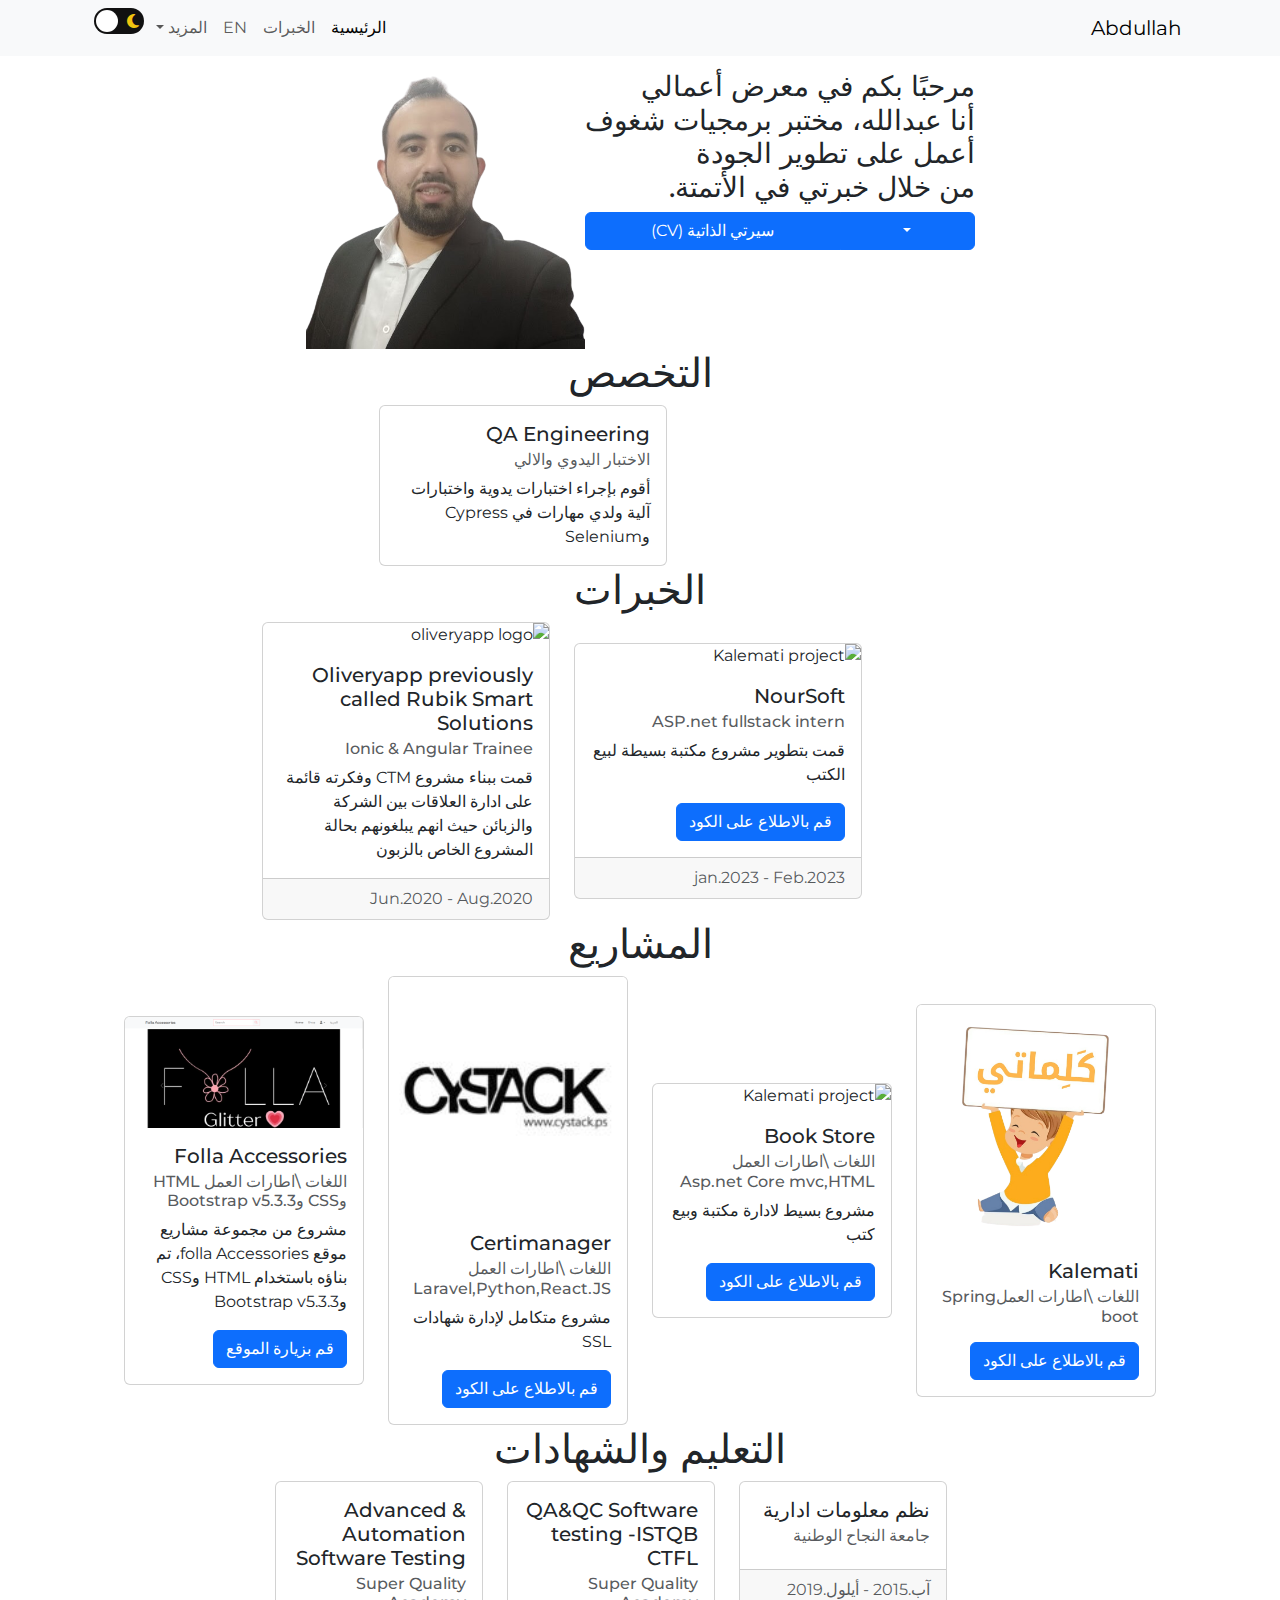
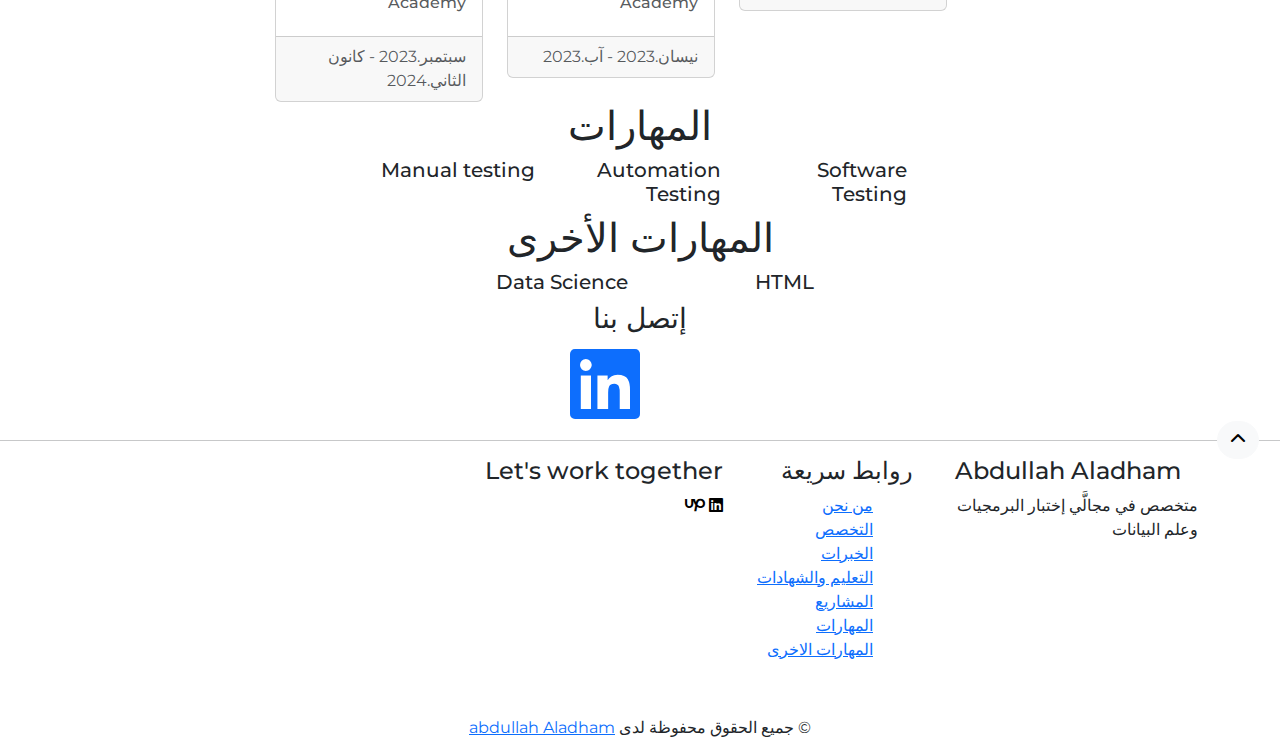
==== commit 2470534b: "fixed about section bug" ====
--- a/ar/index.html
+++ b/ar/index.html
@@ -89,7 +89,10 @@
     
        
 <div class="justify-content-end">
-  <h3>أهلا بك في معرض أعمالي <br>أنا عبدالله,<br> أنا <span id="major1">Software Tester </span> </h3>
+  <h3>مرحبًا بكم في معرض أعمالي
+<br>  أنا عبدالله،
+  مختبر برمجيات شغوف<br>
+  أعمل على تطوير الجودة <br>من خلال خبرتي في الأتمتة.</h3>
   <!-- <a class="button btn btn-outline-success" href="../files/Abdullah Aladham QA.pdf" target="_blank"> سيرتي الذاتية</a> -->
   <div class="btn-group d-flex flex-row-reverse">
     <a class="btn btn-primary" href="../files/Abdullah Aladham QA CV.pdf"  target="_blank">سيرتي الذاتية (CV)</a>
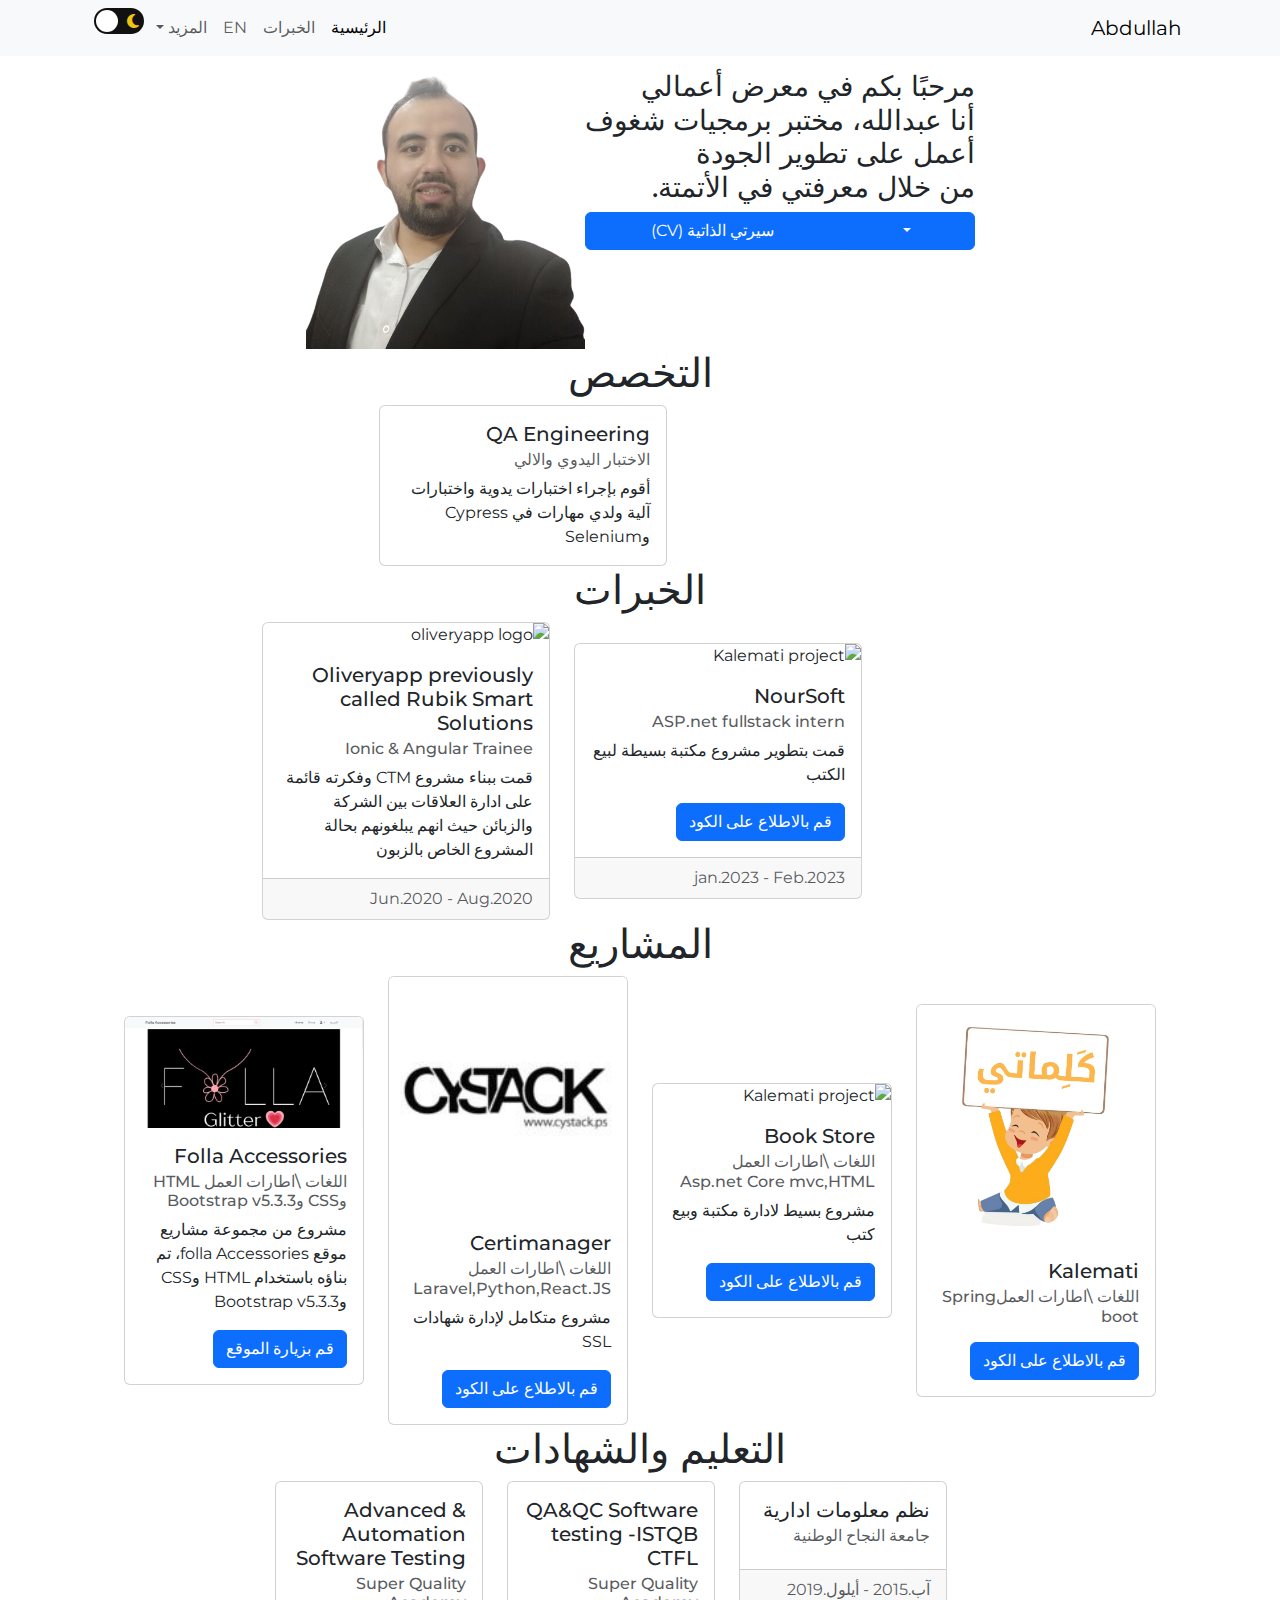
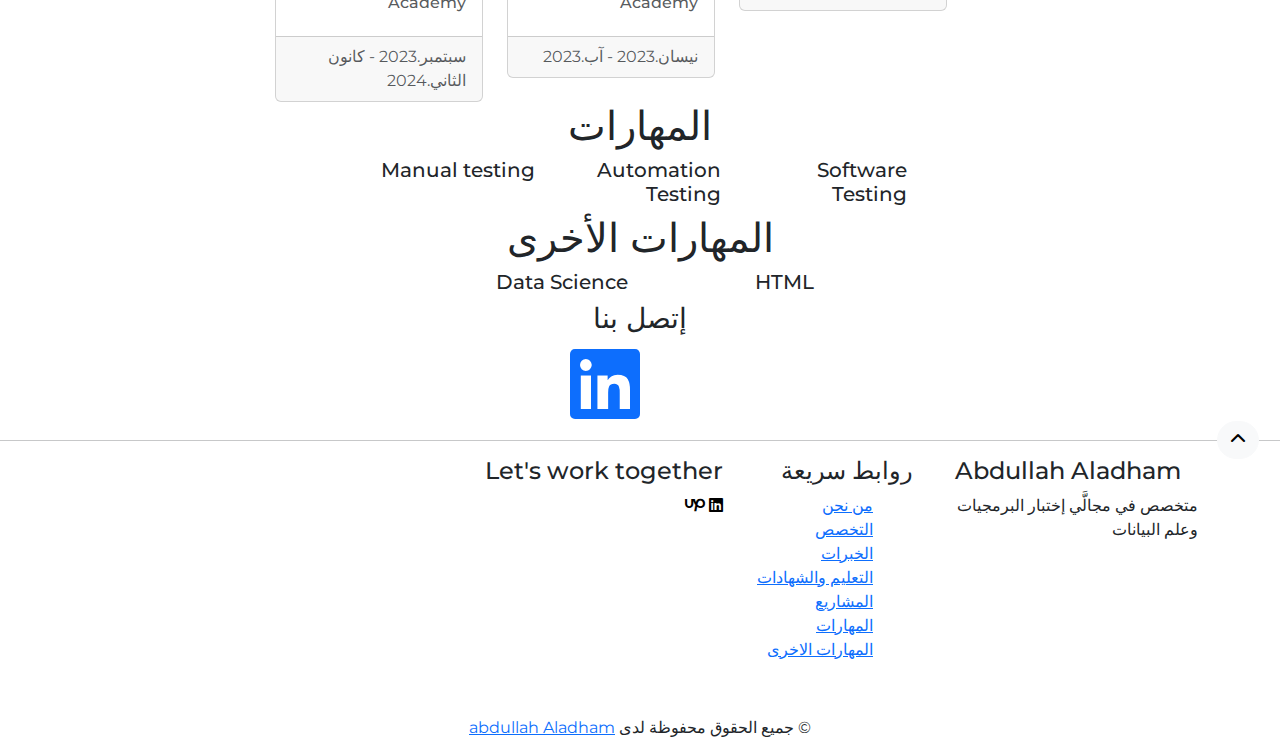
==== commit 18b8032a: "edited main section" ====
--- a/ar/index.html
+++ b/ar/index.html
@@ -92,7 +92,7 @@
   <h3>مرحبًا بكم في معرض أعمالي
 <br>  أنا عبدالله،
   مختبر برمجيات شغوف<br>
-  أعمل على تطوير الجودة <br>من خلال خبرتي في الأتمتة.</h3>
+  أعمل على تطوير الجودة <br>من خلال معرفتي في الأتمتة.</h3>
   <!-- <a class="button btn btn-outline-success" href="../files/Abdullah Aladham QA.pdf" target="_blank"> سيرتي الذاتية</a> -->
   <div class="btn-group d-flex flex-row-reverse">
     <a class="btn btn-primary" href="../files/Abdullah Aladham QA CV.pdf"  target="_blank">سيرتي الذاتية (CV)</a>
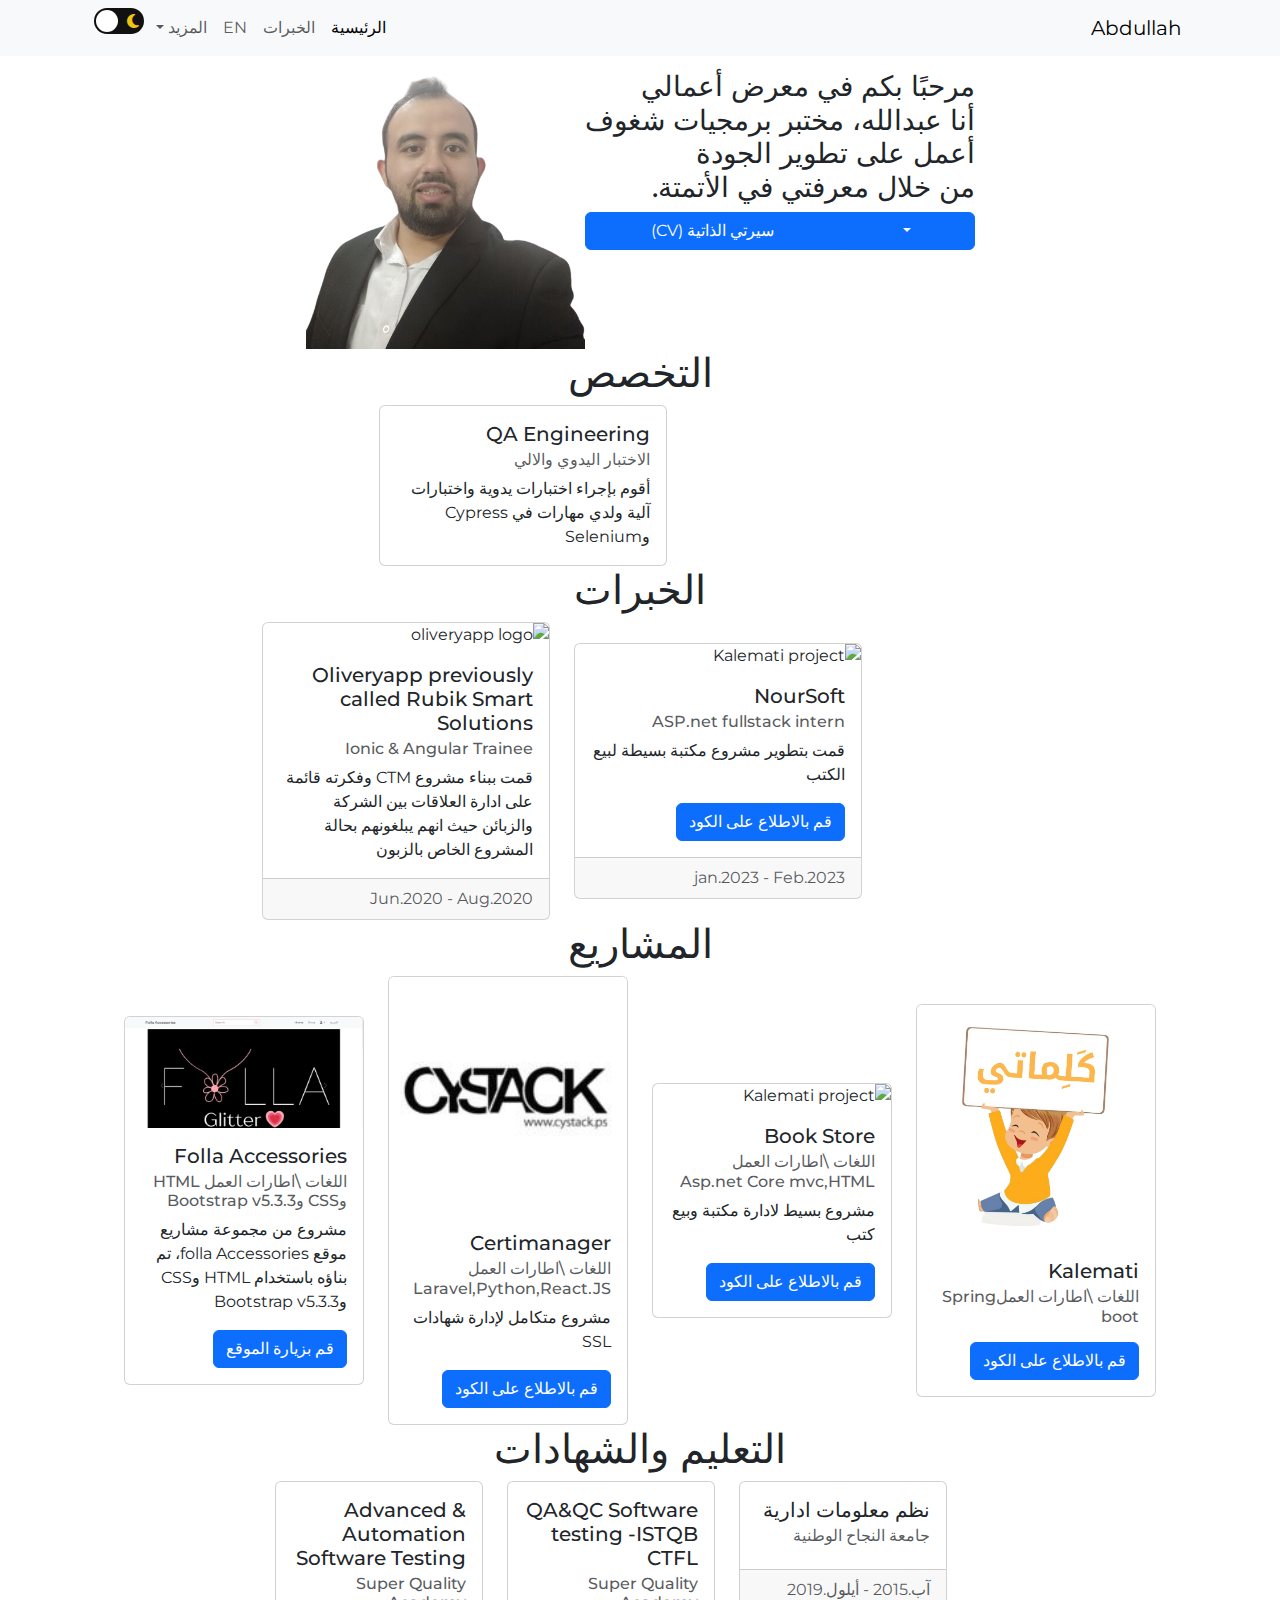
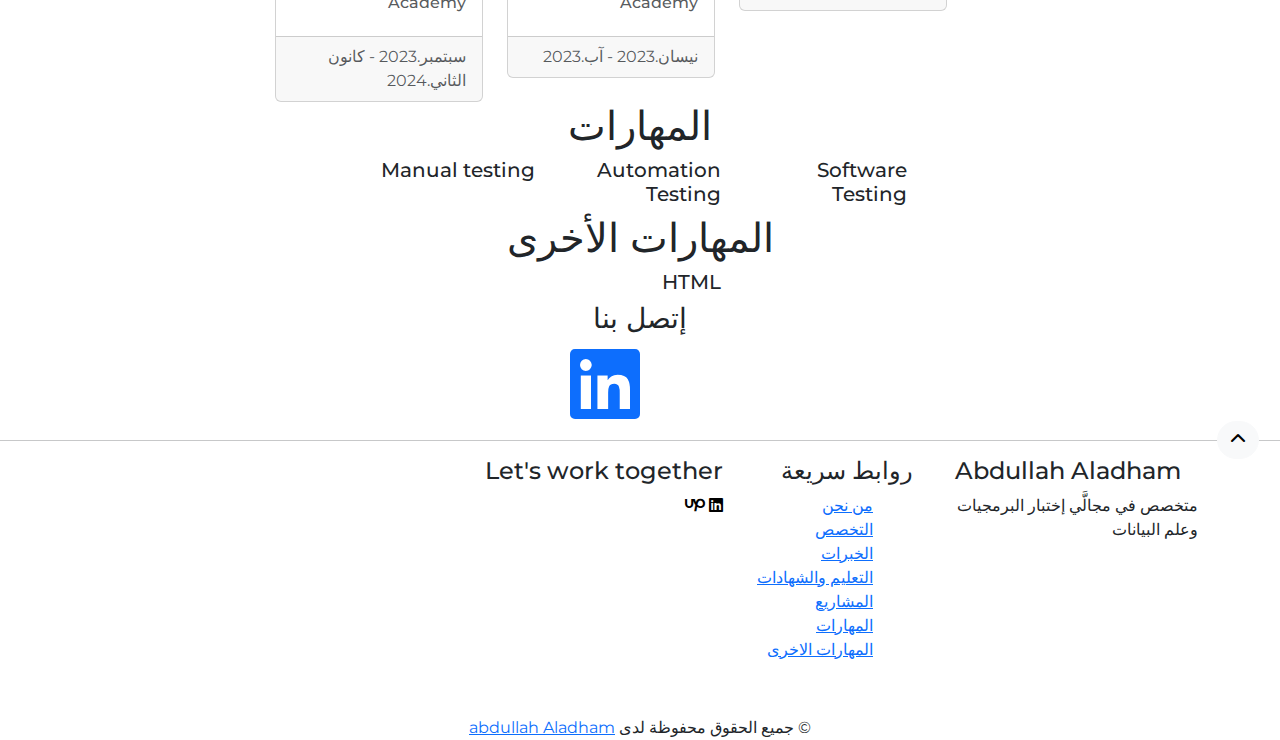
==== commit 22f52685: "edited other skills section in arabic version" ====
--- a/ar/index.html
+++ b/ar/index.html
@@ -311,12 +311,7 @@
                       </h5>
                      
                     </div>
-                    <div class="col col-md-2 ">
-                     
-                            <h5 >Data Science
-                            </h5>
-                            
-                          </div>
+                   
                          
                           </div>
 </div>
